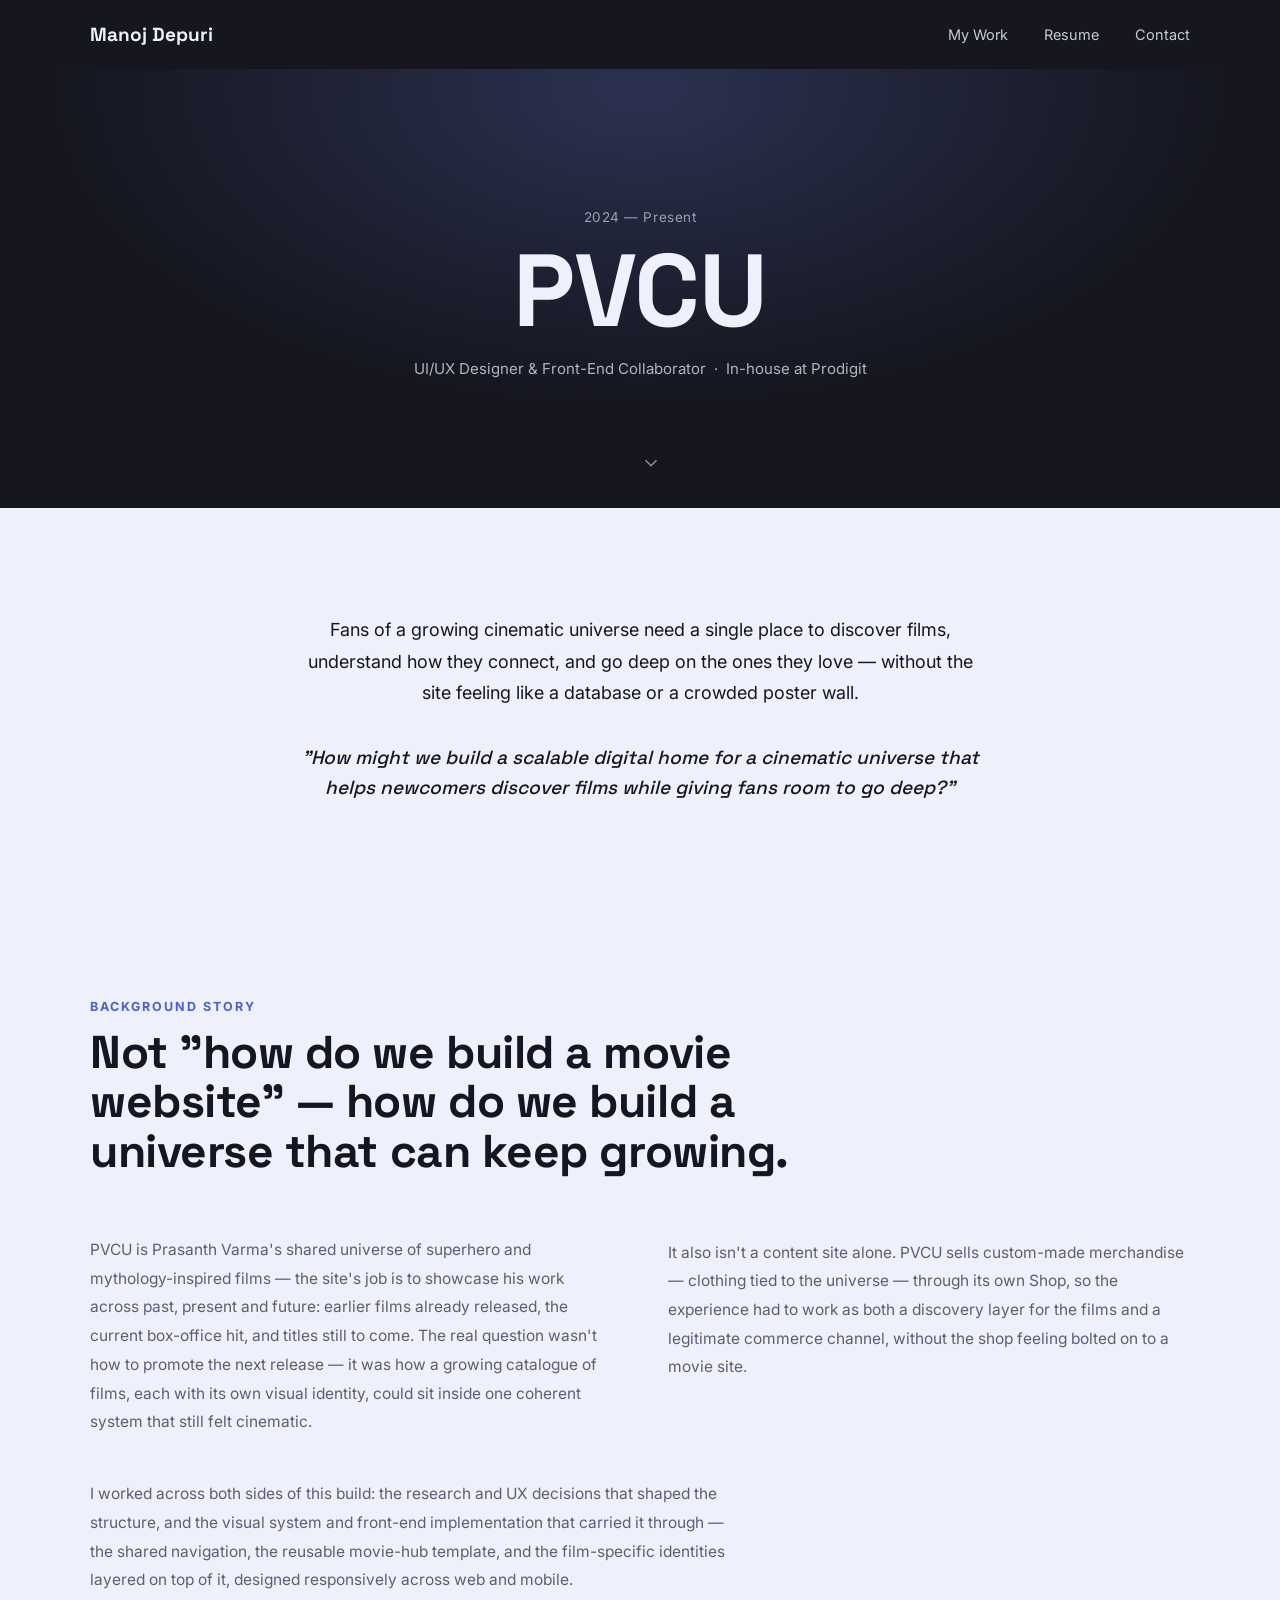
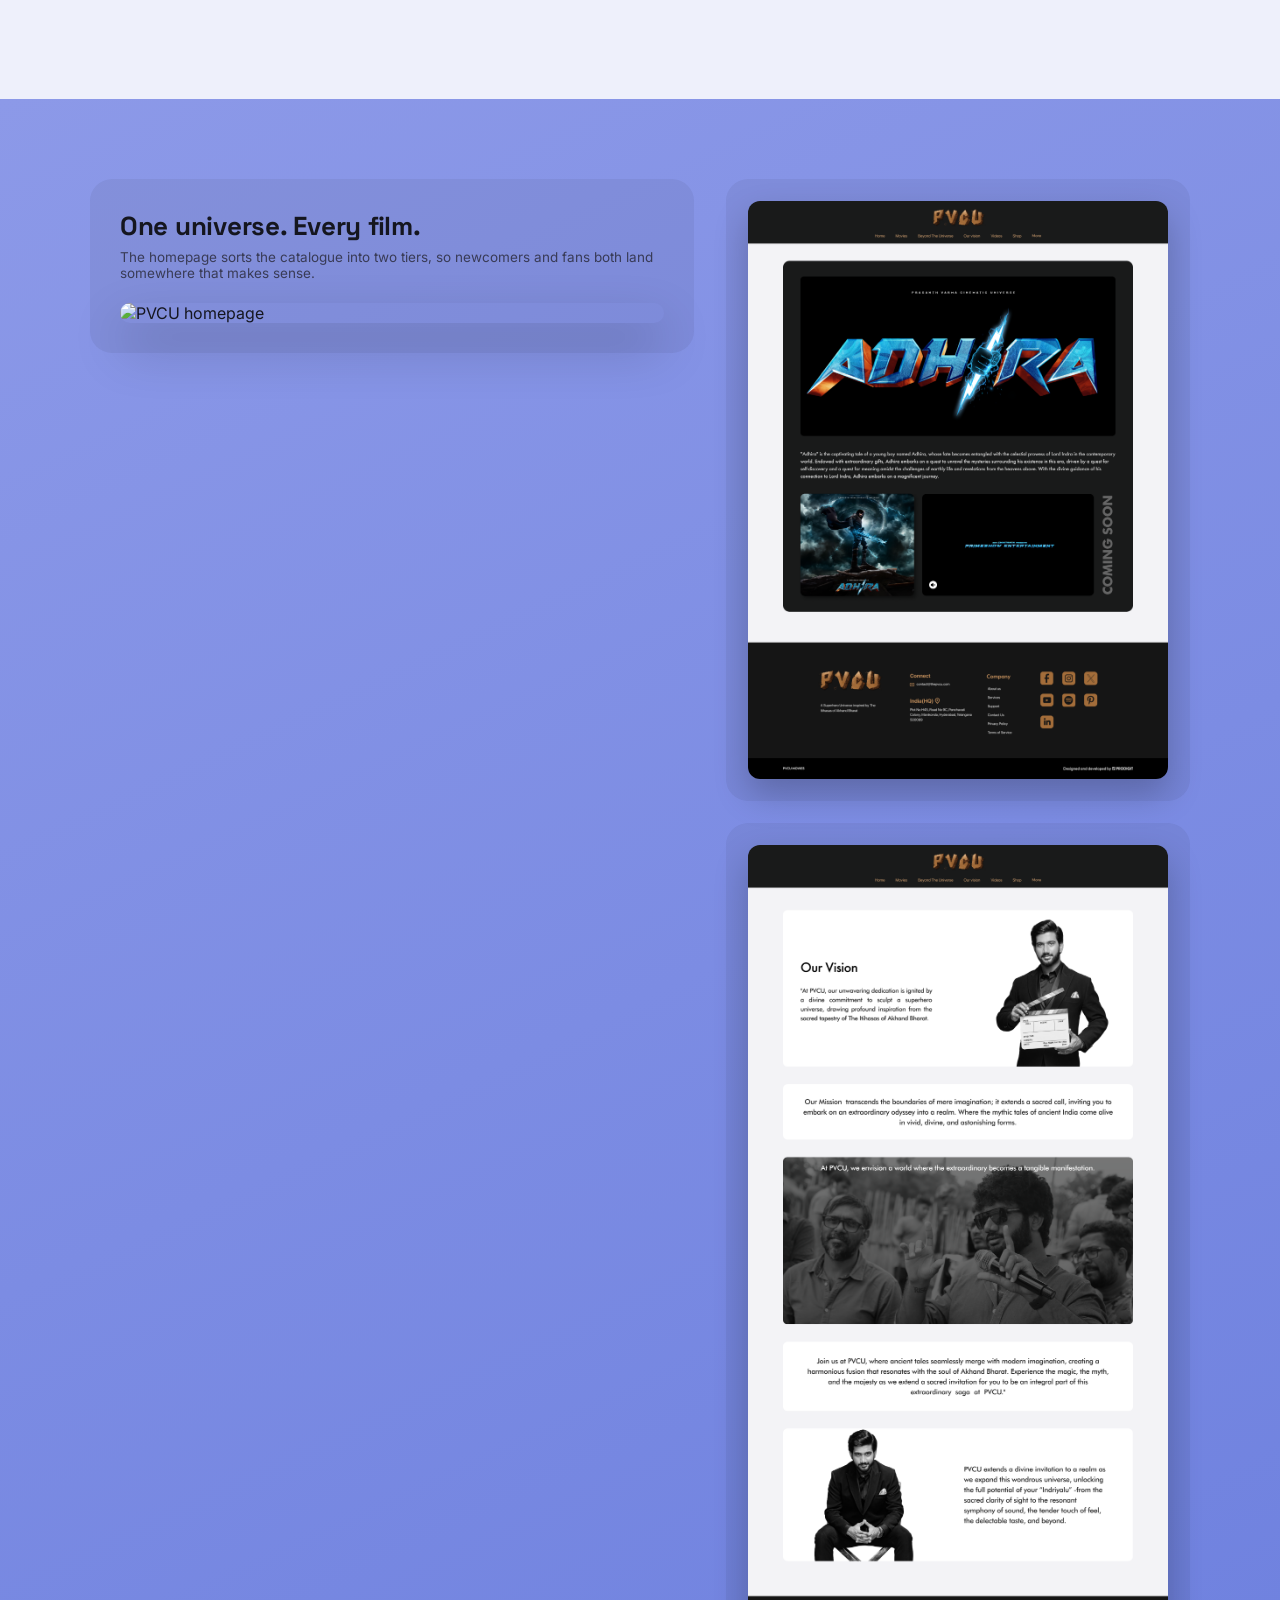
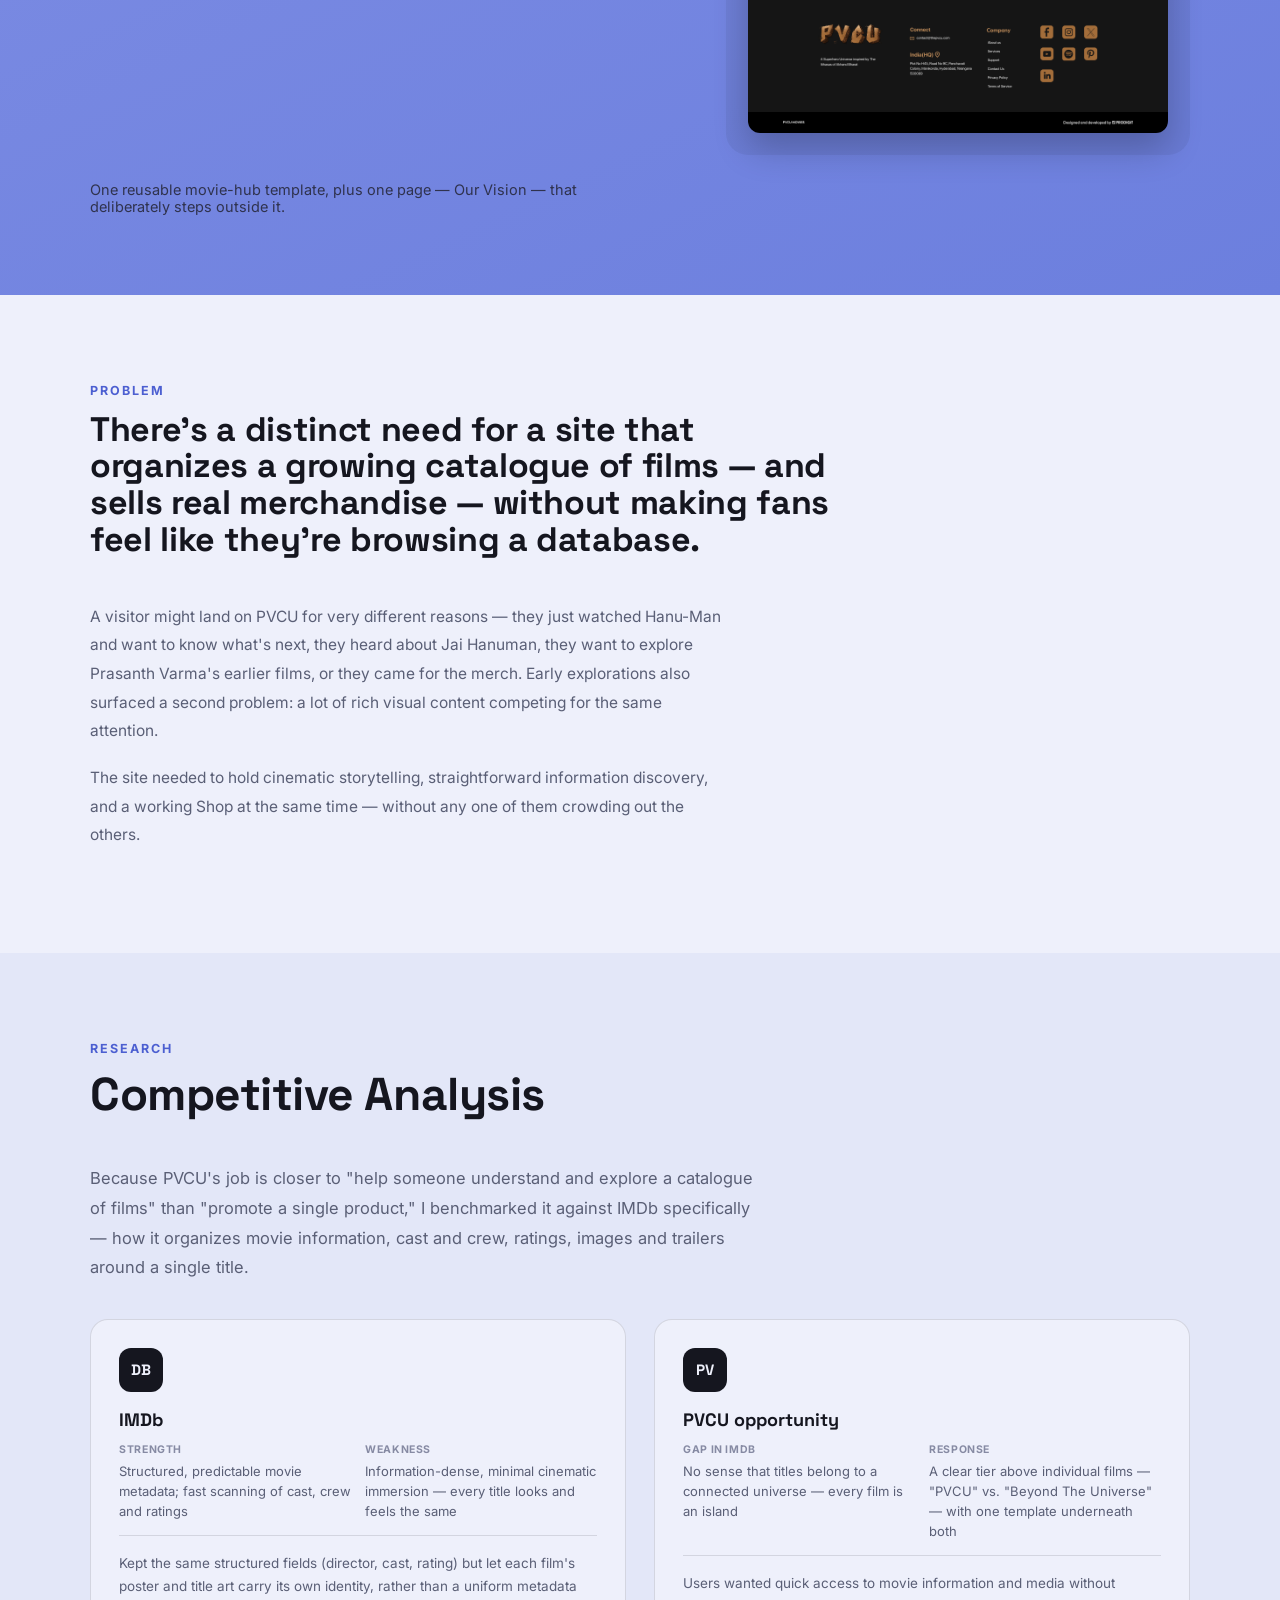
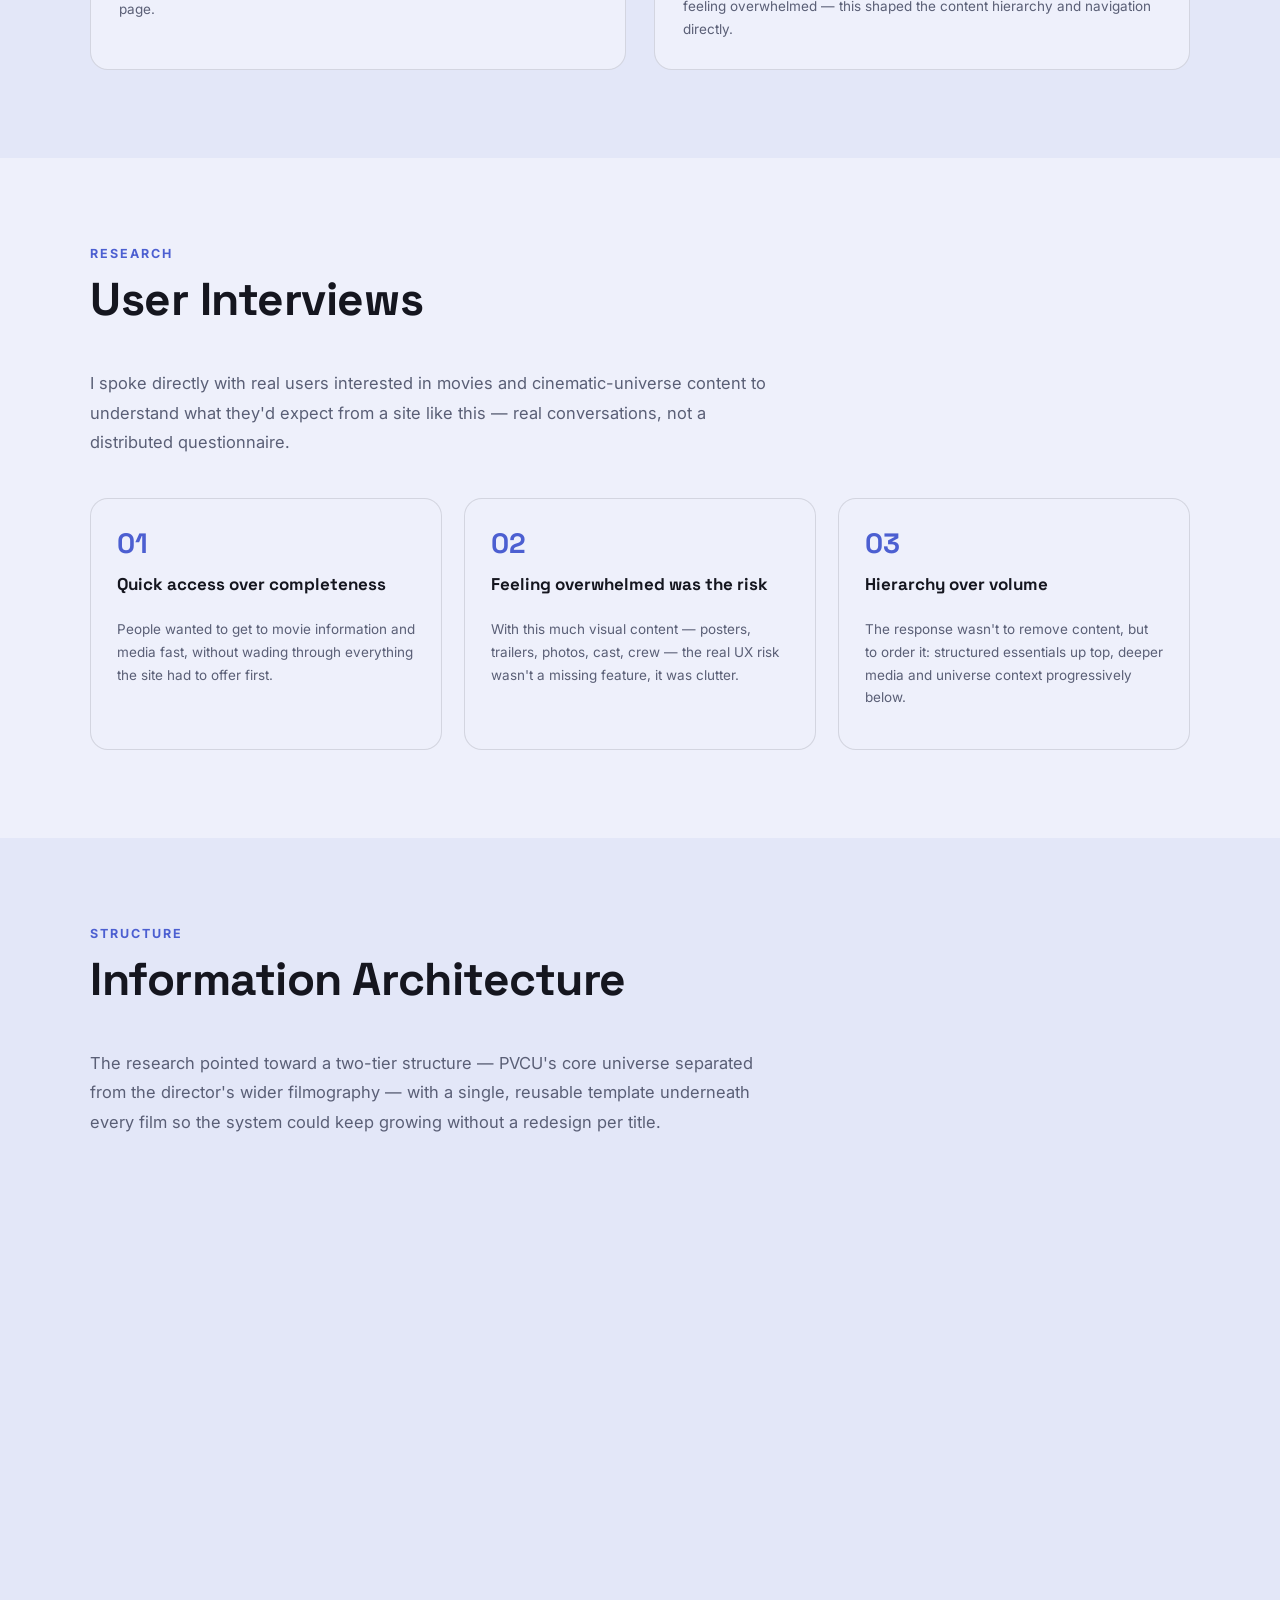
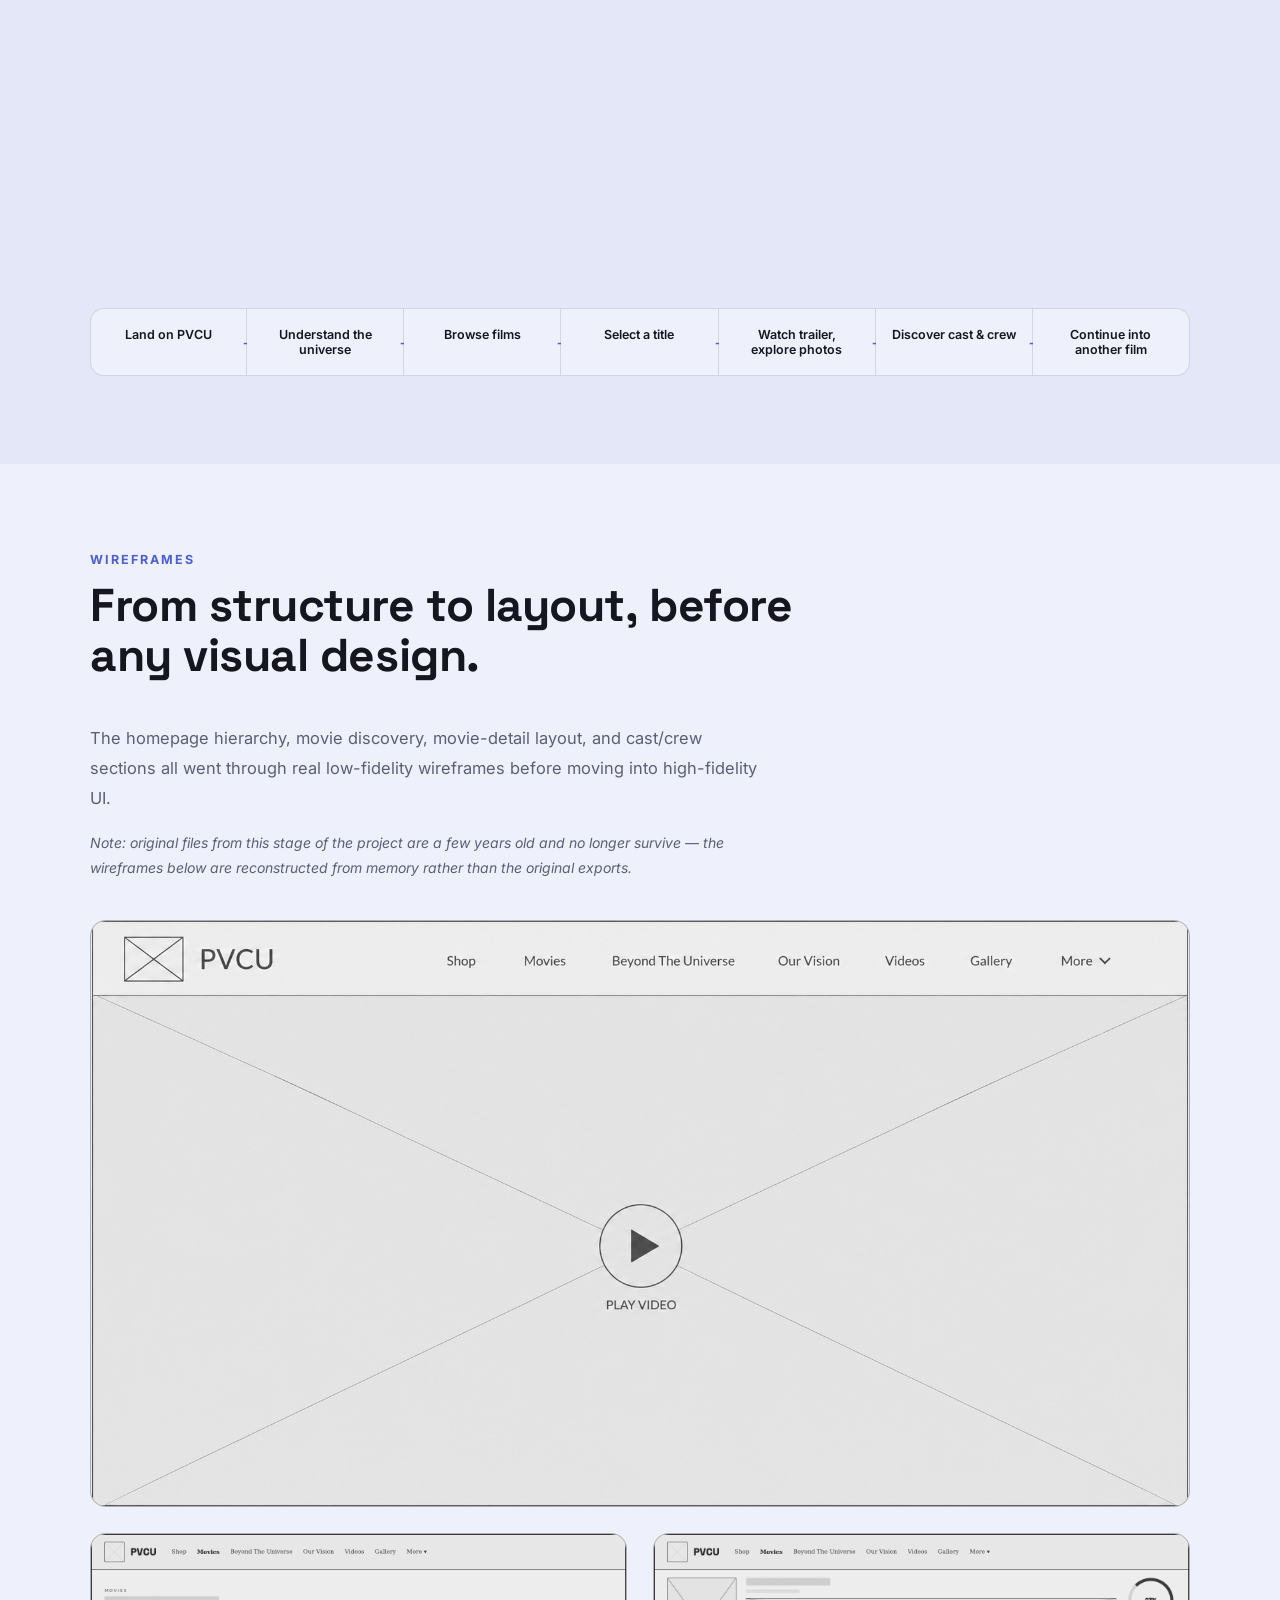
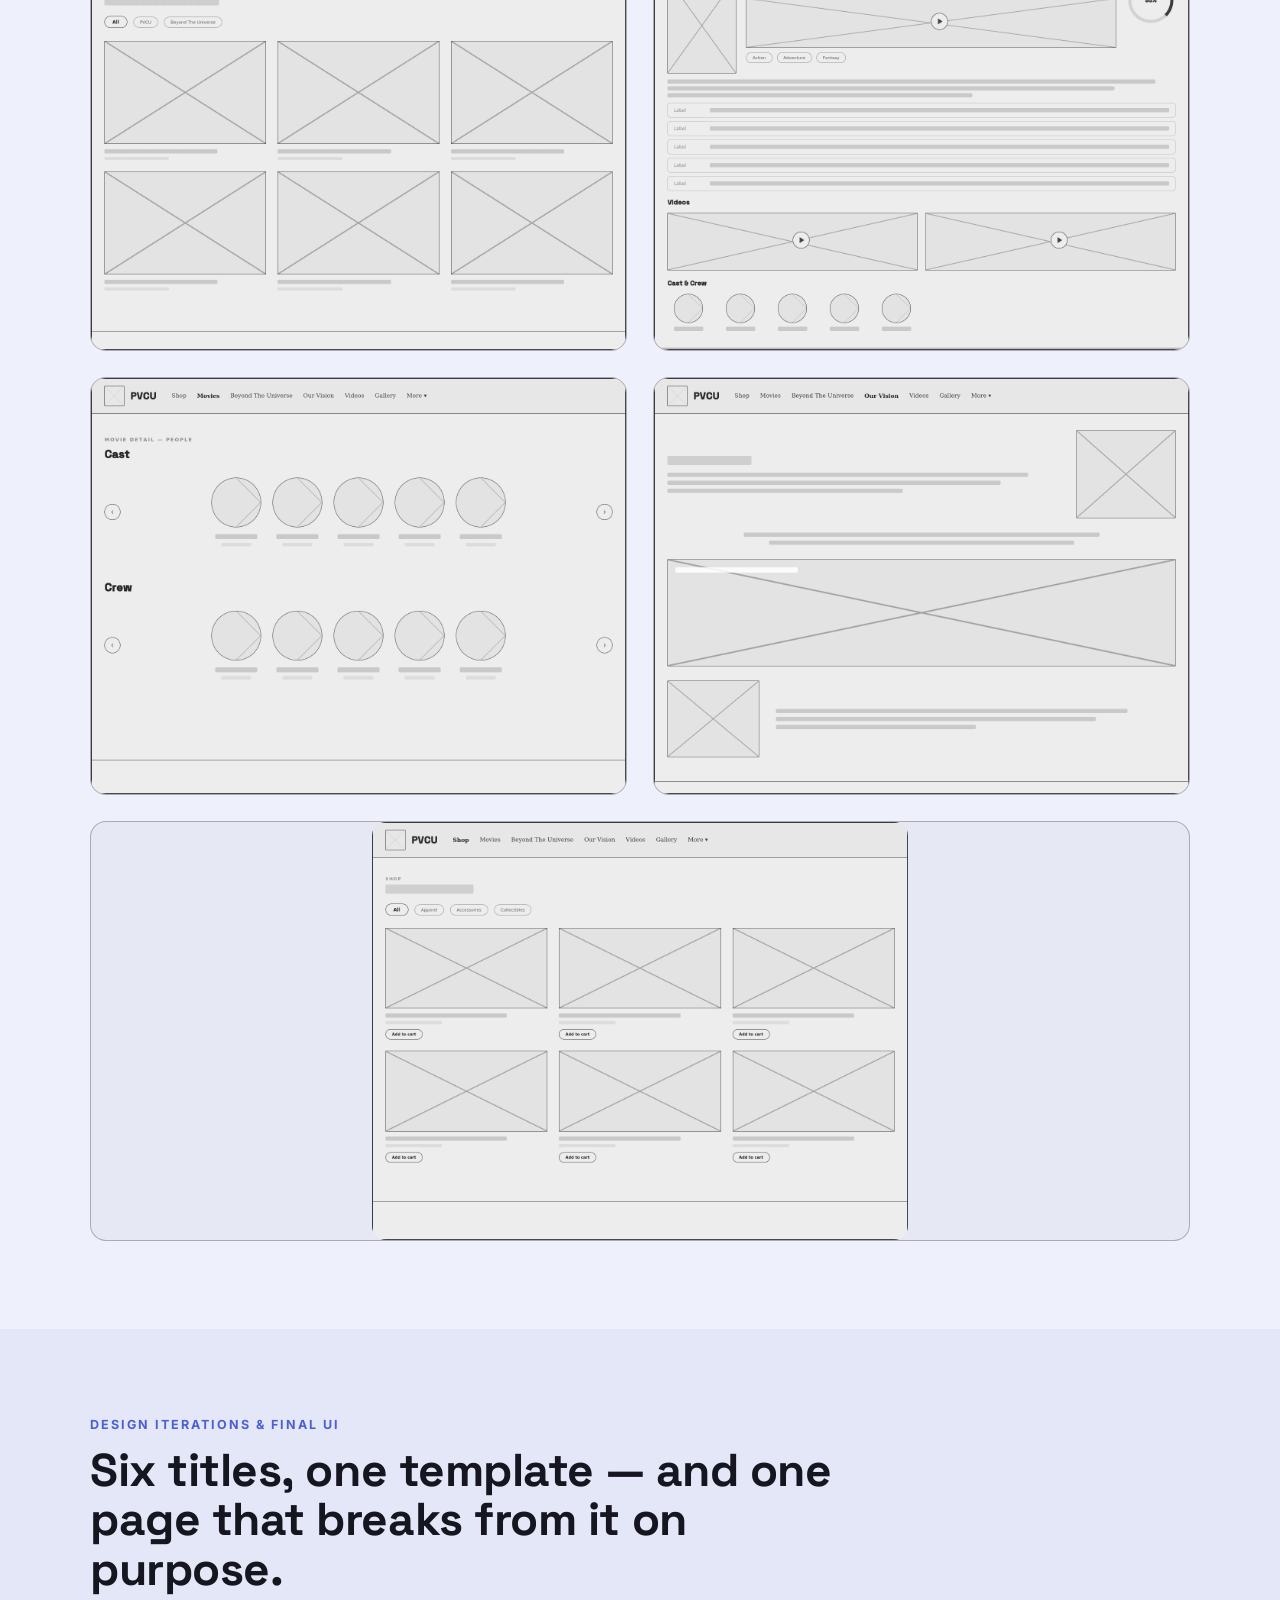
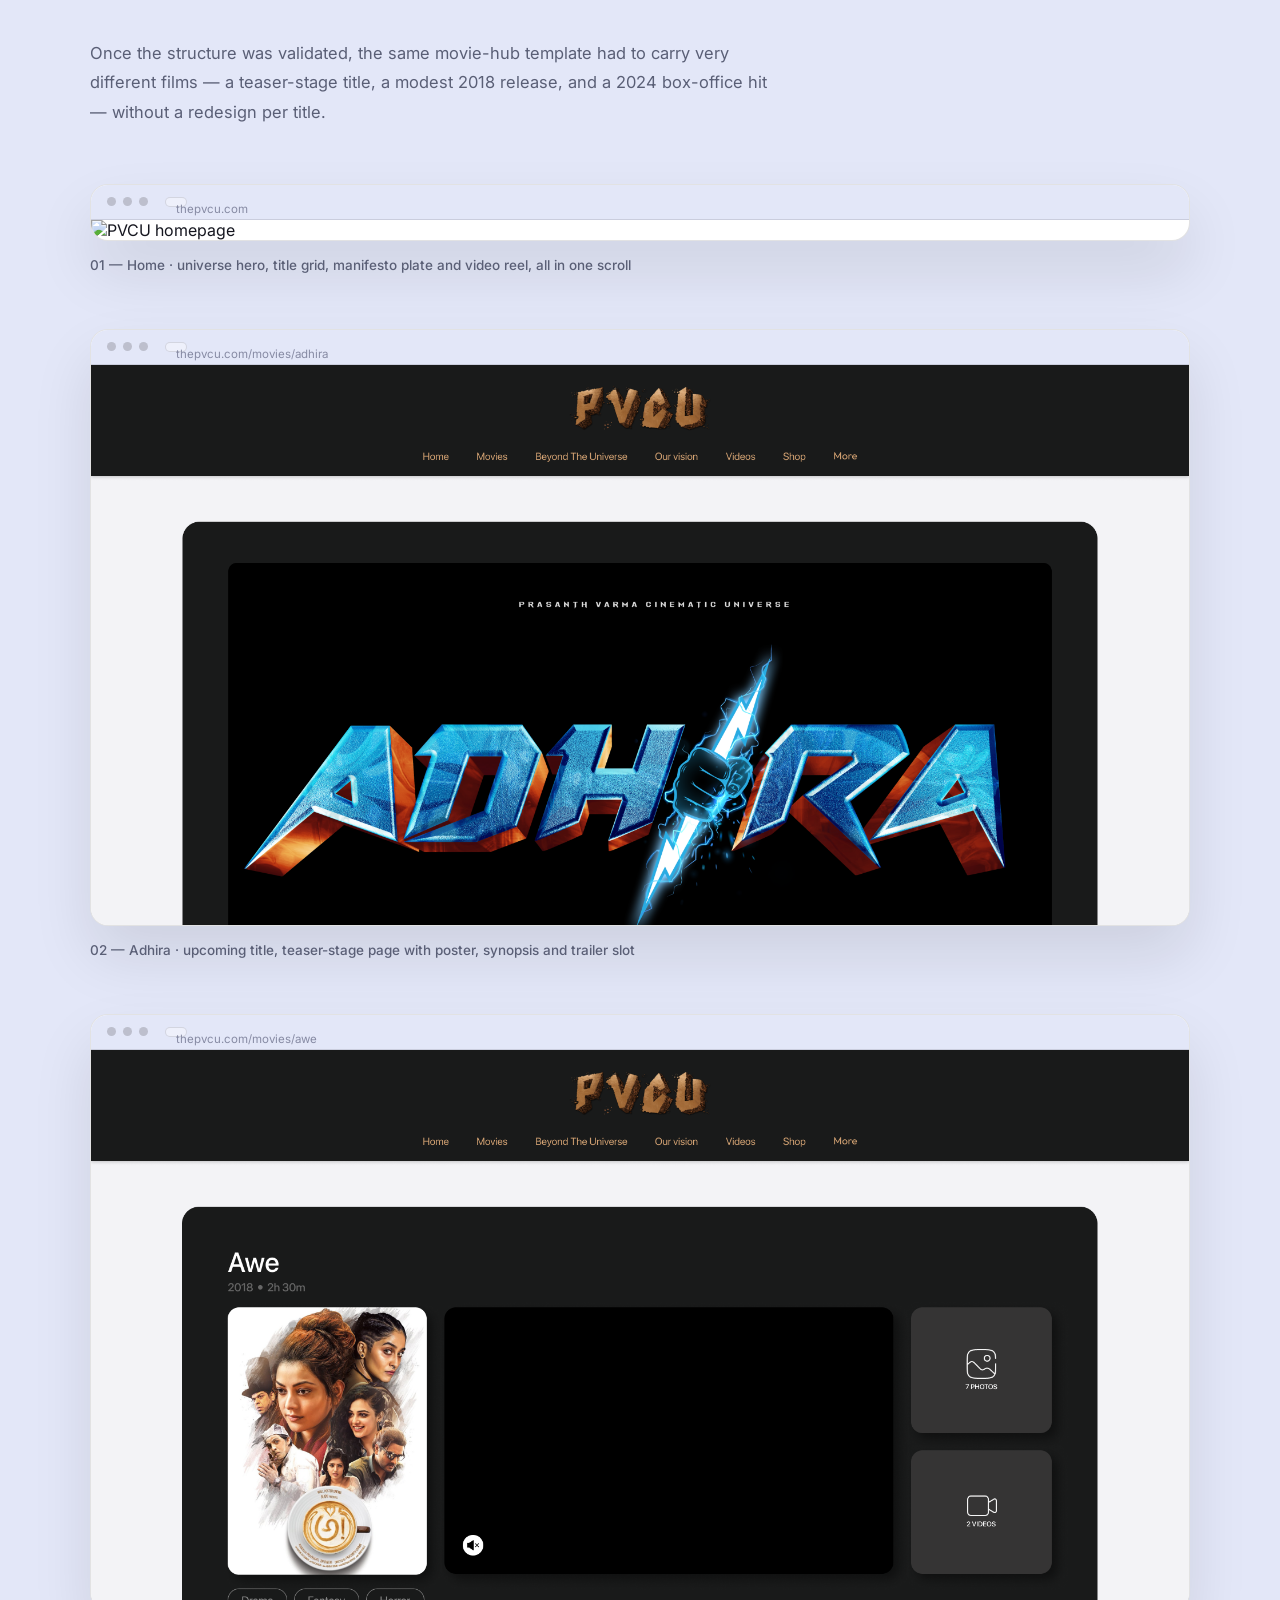
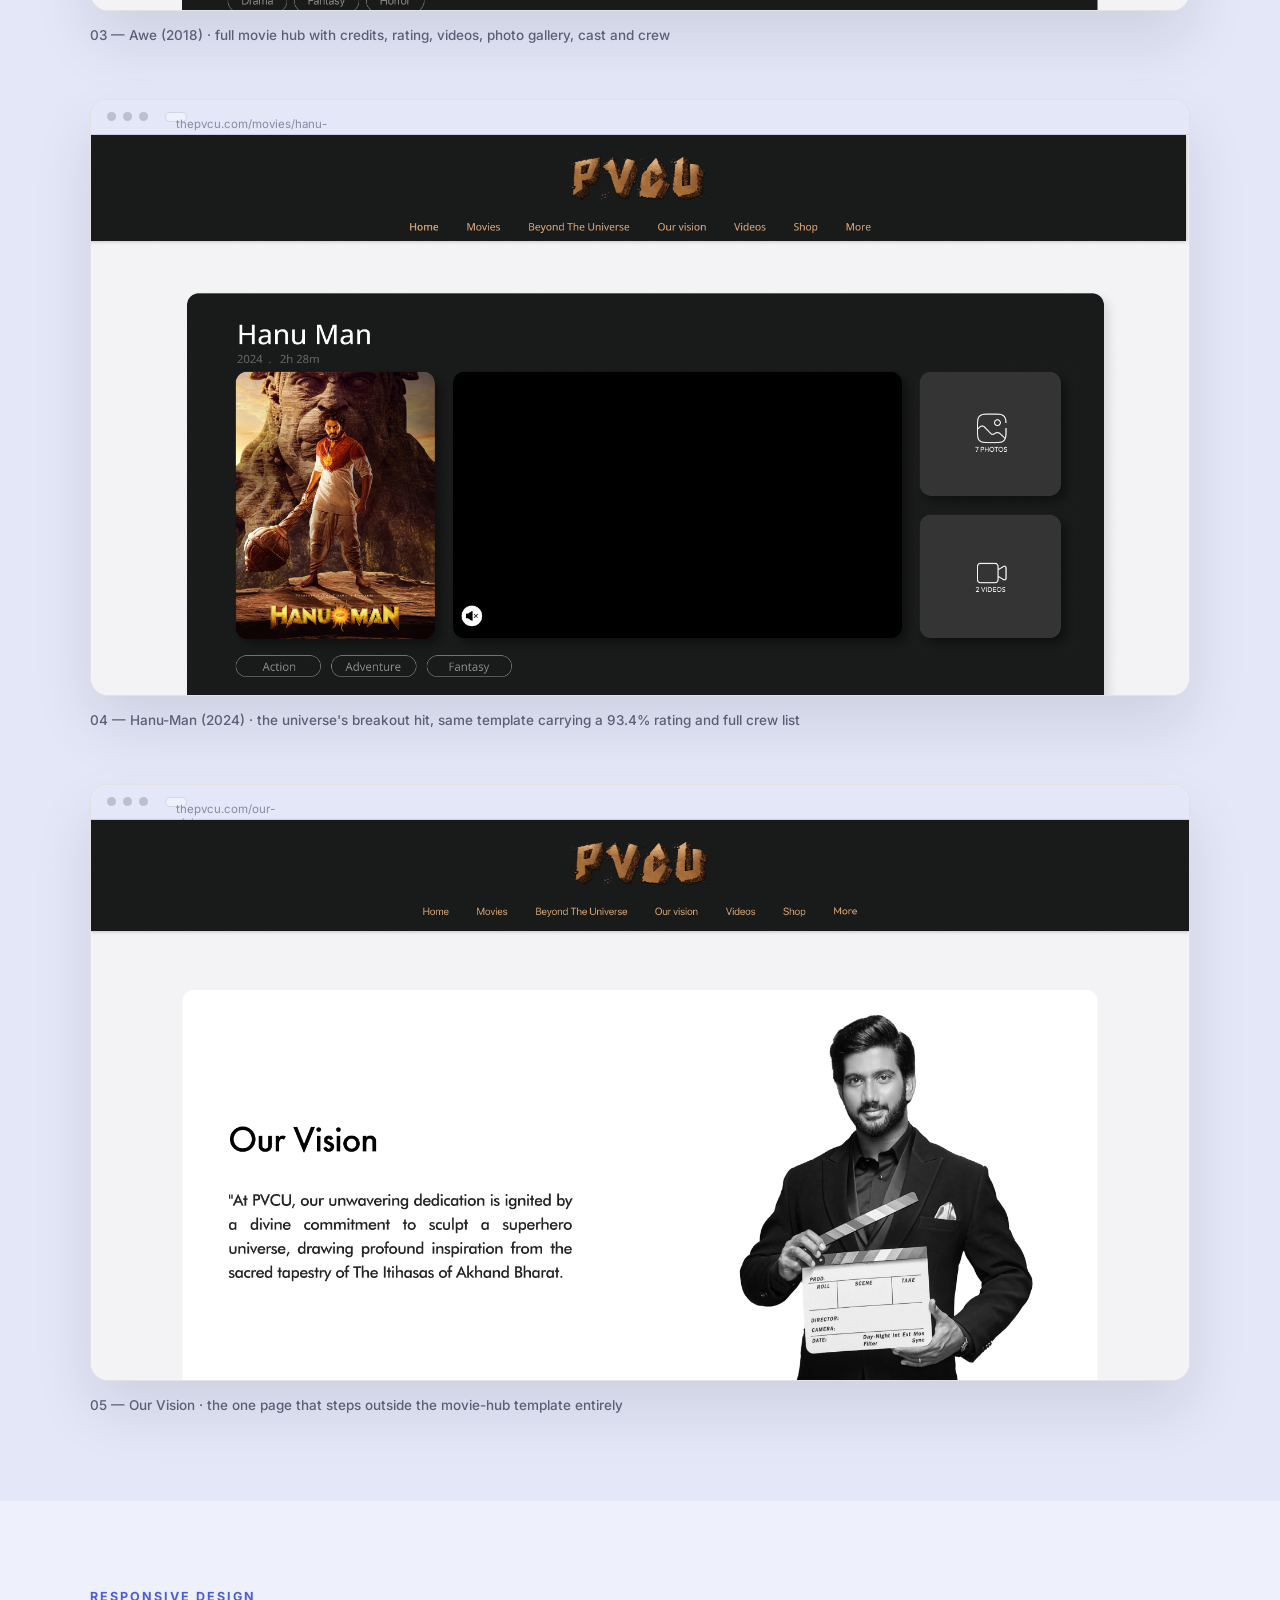
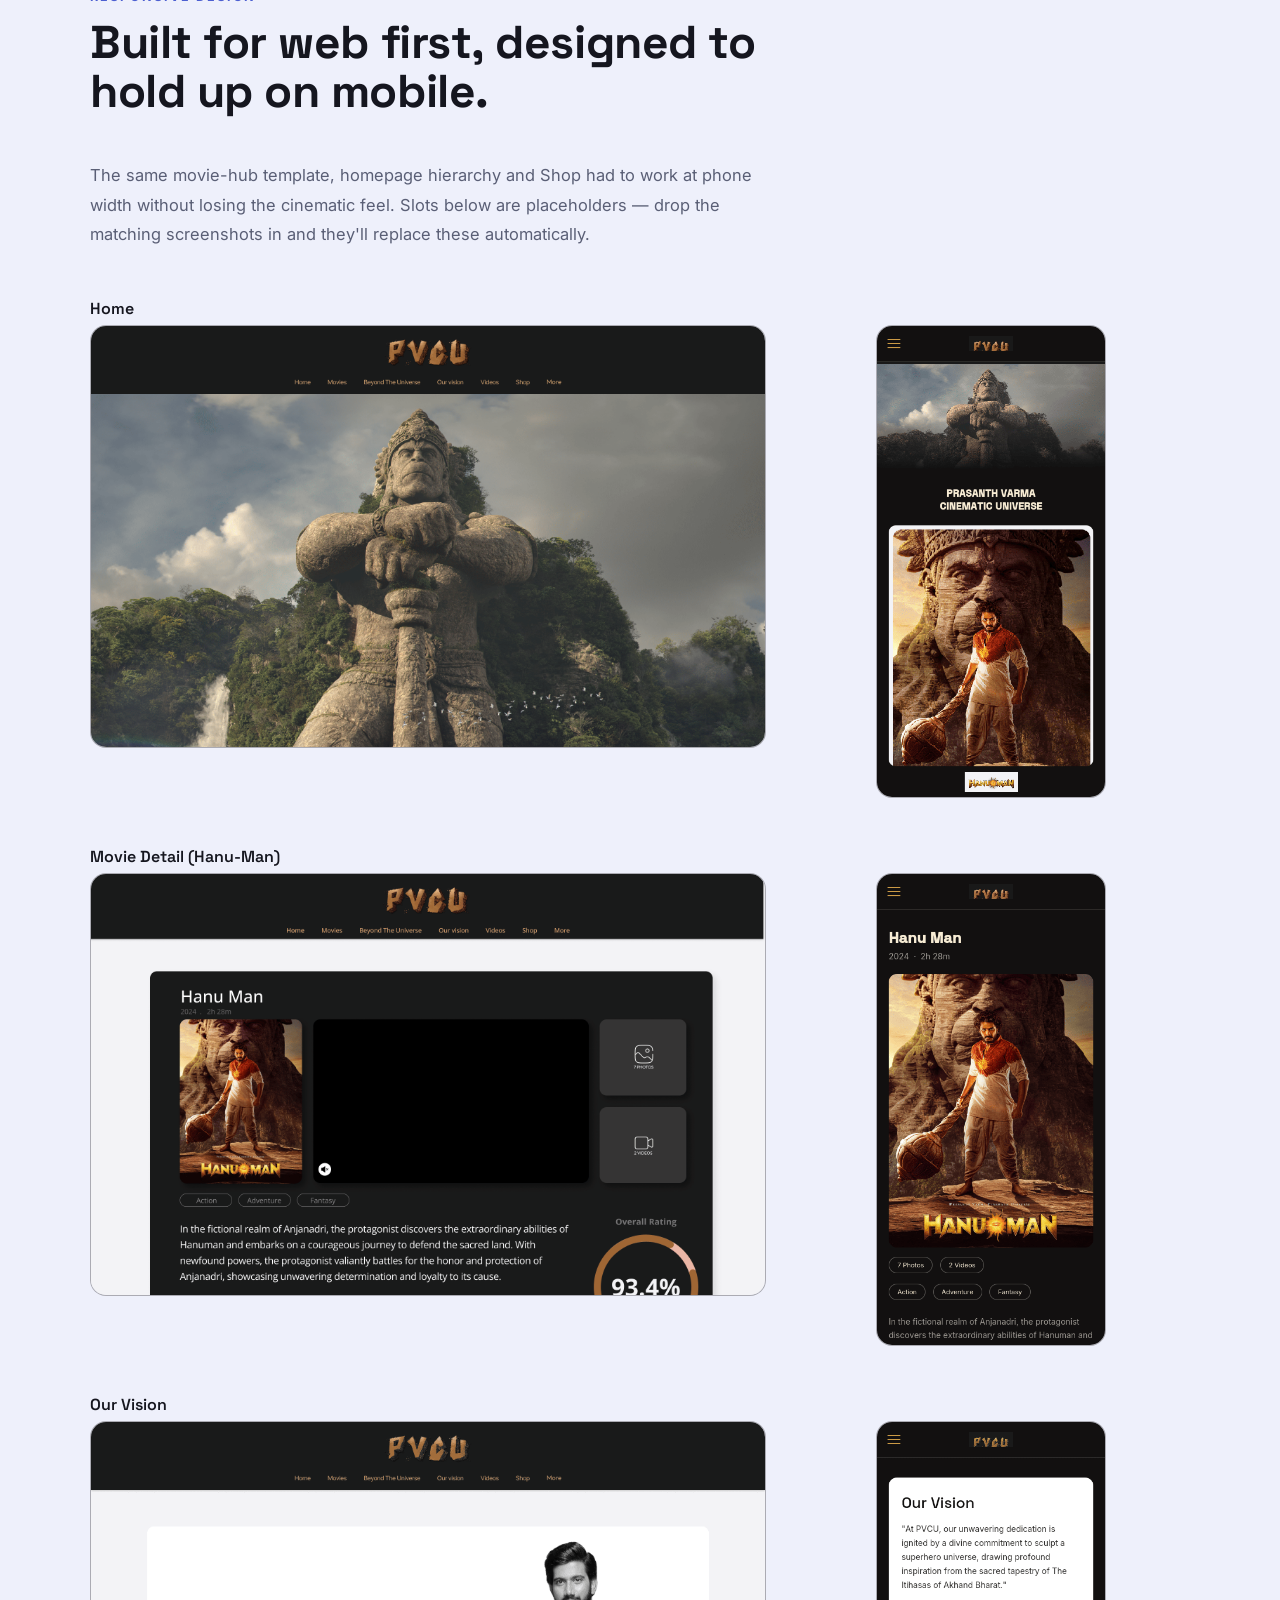
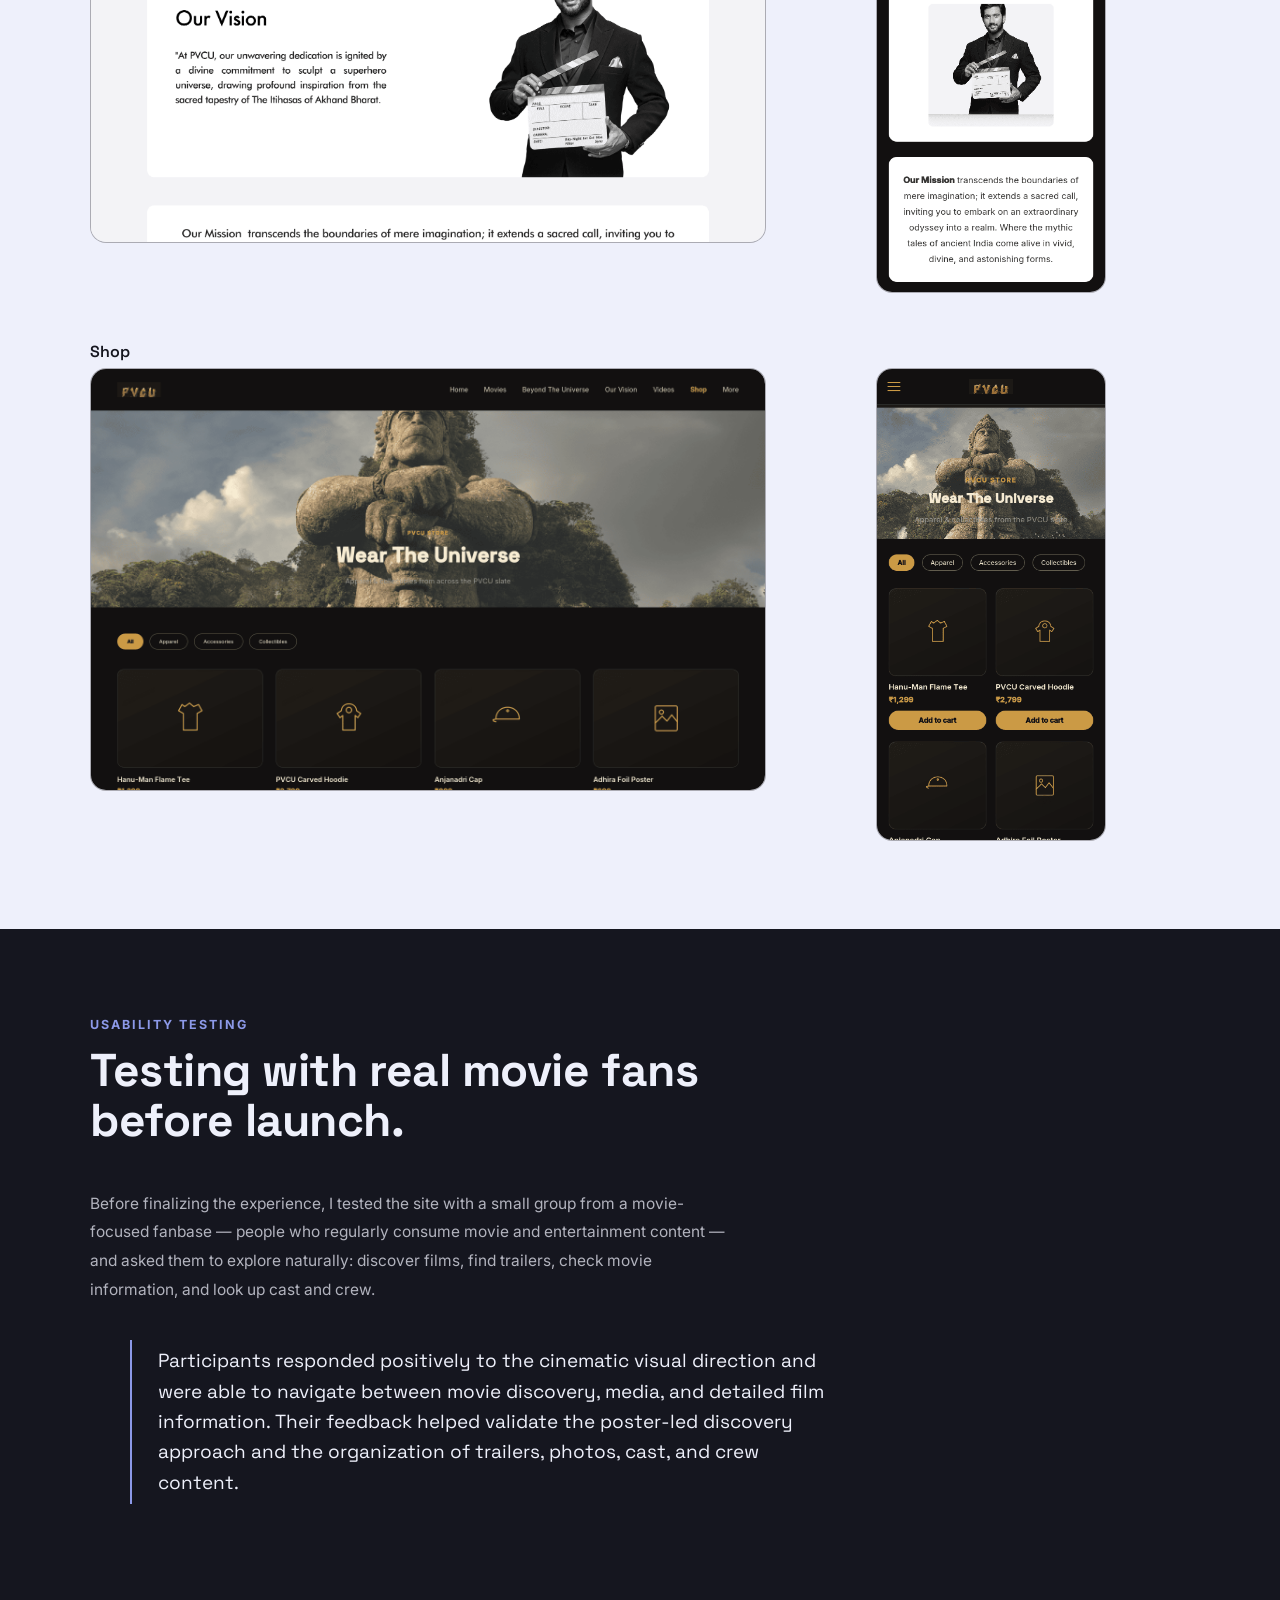
==== pvcu-case-study/index.html @ 91da1ff9 "add PVCU case study page and link the card to it" ====
<!DOCTYPE html>
<html lang="en">
<head>
<meta charset="UTF-8">
<meta name="viewport" content="width=device-width, initial-scale=1.0">
<title>PVCU — Case Study</title>
<link rel="preconnect" href="https://fonts.googleapis.com">
<link rel="preconnect" href="https://fonts.gstatic.com" crossorigin>
<link href="https://fonts.googleapis.com/css2?family=Space+Grotesk:wght@500;600;700&family=Inter:wght@400;500;600;700;800&display=swap" rel="stylesheet">
<style>
  :root{
    --cream:#EEF0FB;
    --cream-2:#E3E7F8;
    --black:#15161F;
    --ink:#15161F;
    --muted:#5A5F76;
    --muted-2:#868AA3;
    --bronze:#6C7FDE;
    --bronze-2:#8C99E8;
    --ember:#4C5FD1;
    --line: rgba(21,22,31,0.12);
    --line-lt: rgba(238,240,251,0.16);
    --maxw:1180px;
  }
  *{box-sizing:border-box;}
  html{scroll-behavior:smooth;}
  body{
    margin:0; background:var(--cream); color:var(--ink);
    font-family:'Inter',sans-serif; -webkit-font-smoothing:antialiased; overflow-x:hidden;
  }
  ::selection{ background:var(--ember); color:var(--cream); }
  a{ color:inherit; text-decoration:none; }
  .wrap{ max-width:var(--maxw); margin:0 auto; padding:0 40px; }
  @media(max-width:640px){ .wrap{ padding:0 22px; } }

  h1,h2,h3{ font-family:'Space Grotesk',sans-serif; margin:0; letter-spacing:-0.01em; }
  .eyebrow{
    font-family:'Inter',sans-serif; font-size:12.5px; font-weight:700; letter-spacing:0.16em;
    text-transform:uppercase; color:var(--ember);
  }

  /* ---------- nav ---------- */
  nav{ background:var(--black); color:var(--cream); }
  .nav-inner{
    max-width:var(--maxw); margin:0 auto; padding:22px 40px; display:flex; align-items:center; justify-content:space-between;
  }
  @media(max-width:640px){ .nav-inner{ padding:18px 22px; } }
  .nav-inner .name{ font-family:'Space Grotesk',sans-serif; font-weight:700; font-size:19px; }
  .nav-links{ display:flex; gap:36px; font-size:14.5px; color:rgba(238,240,251,0.82); }
  @media(max-width:560px){ .nav-links{ gap:18px; font-size:13px; } }

  /* ---------- hero ---------- */
  .hero{
    background:var(--black);
    color:var(--cream); padding:140px 0 130px; position:relative; overflow:hidden;
  }
  .hero-copy{ text-align:center; max-width:720px; margin:0 auto; }
  .hero-meta{ font-size:13.5px; color:rgba(238,240,251,0.6); margin-bottom:16px; letter-spacing:0.04em; }
  .hero-copy h1{ font-size:clamp(52px,8vw,104px); font-weight:700; line-height:0.98; color:var(--cream); }
  .hero-role{ font-size:15px; color:rgba(238,240,251,0.72); margin-top:18px; }

  /* ---------- statement (HMW) ---------- */
  .statement{ background:var(--cream); padding:88px 0; text-align:center; }
  .statement .wrap{ max-width:760px; }
  .statement p{ font-size:18px; line-height:1.75; color:var(--ink); }
  .statement .hmw{
    margin-top:34px; font-size:19px; font-style:italic; font-family:'Space Grotesk',sans-serif;
    font-weight:500; color:var(--ink); line-height:1.6;
  }

  /* ---------- generic section ---------- */
  section.band{ padding:88px 0; }
  .band.alt{ background:var(--cream-2); }
  .band-head{ margin-bottom:44px; }
  .band-head h2{ font-size:clamp(28px,3.6vw,46px); font-weight:700; margin-top:14px; max-width:760px; line-height:1.08; }
  .band-lede{ font-size:16.5px; line-height:1.8; color:var(--muted); max-width:680px; margin-top:18px; }
  p.body-p{ font-size:15.5px; line-height:1.85; color:var(--muted); max-width:640px; }
  p.body-p + p.body-p{ margin-top:18px; }
  .two-col{ display:grid; grid-template-columns:1fr 1fr; gap:56px; }
  @media(max-width:860px){ .two-col{ grid-template-columns:1fr; gap:34px; } }

  /* ---------- feature highlight band ---------- */
  .highlight{ background:linear-gradient(155deg, var(--bronze-2), var(--bronze)); padding:80px 0; color:var(--ink); }
  .highlight-grid{ display:grid; grid-template-columns:1.3fr 1fr; gap:32px; align-items:start; }
  @media(max-width:860px){ .highlight-grid{ grid-template-columns:1fr; } }
  .highlight-main{ background:rgba(18,16,16,0.06); border-radius:22px; padding:30px; }
  .highlight-main h3{ font-size:26px; font-weight:700; }
  .highlight-main .cap{ font-size:13.5px; margin-top:6px; color:rgba(18,16,16,0.65); }
  .highlight-frame{ margin-top:22px; border-radius:14px; overflow:hidden; box-shadow:0 24px 50px rgba(0,0,0,0.25); }
  .highlight-frame img{ width:100%; display:block; }
  .highlight-side{ display:flex; flex-direction:column; gap:22px; }
  .highlight-card{ background:rgba(18,16,16,0.06); border-radius:22px; padding:22px; }
  .highlight-card .frame{ border-radius:12px; overflow:hidden; box-shadow:0 16px 34px rgba(0,0,0,0.22); }
  .highlight-card .frame img{ width:100%; display:block; }
  .highlight-note{ margin-top:26px; font-size:14.5px; color:rgba(18,16,16,0.7); max-width:520px; }

  /* ---------- comparison cards ---------- */
  .comp-grid{ display:grid; grid-template-columns:1fr 1fr; gap:28px; margin-top:36px; }
  @media(max-width:820px){ .comp-grid{ grid-template-columns:1fr; } }
  .comp-card{ background:var(--cream); border:1px solid var(--line); border-radius:18px; padding:28px; }
  .comp-card .badge{
    width:44px; height:44px; border-radius:12px; background:var(--black); color:var(--cream);
    display:flex; align-items:center; justify-content:center; font-family:'Space Grotesk',sans-serif; font-weight:700; font-size:15px;
    margin-bottom:16px;
  }
  .comp-card h4{ font-family:'Space Grotesk',sans-serif; font-size:18px; font-weight:700; margin:0 0 12px; }
  .comp-row{ display:grid; grid-template-columns:1fr 1fr; gap:14px; margin-bottom:14px; font-size:13px; }
  .comp-row .lbl{ font-weight:700; text-transform:uppercase; letter-spacing:0.06em; font-size:10.5px; color:var(--muted-2); margin-bottom:5px; }
  .comp-row div p{ color:var(--muted); line-height:1.55; margin:0; }
  .comp-card .takeaway{ margin-top:10px; font-size:13.5px; color:var(--muted); line-height:1.7; border-top:1px solid var(--line); padding-top:16px; }

  /* ---------- insight cards ---------- */
  .insight-grid{ display:grid; grid-template-columns:repeat(3,1fr); gap:22px; margin-top:40px; }
  @media(max-width:860px){ .insight-grid{ grid-template-columns:1fr; } }
  .insight-card{ background:var(--cream); border:1px solid var(--line); border-radius:18px; padding:26px; }
  .insight-card .num{ font-family:'Space Grotesk',sans-serif; font-weight:700; font-size:28px; color:var(--ember); }
  .insight-card h4{ font-family:'Space Grotesk',sans-serif; font-size:17px; font-weight:700; margin-top:12px; }
  .insight-card p{ font-size:13.5px; color:var(--muted); line-height:1.7; margin-top:8px; }

  /* ---------- IA tree ---------- */
  .ia-tree{
    margin-top:32px; font-family:'Inter',sans-serif; font-size:13.5px; line-height:2.05; color:var(--muted);
    background:var(--cream); border:1px solid var(--line); border-radius:16px; padding:30px 34px; overflow-x:auto; white-space:pre;
  }
  .ia-tree .top{ color:var(--ember); font-weight:700; }
  .ia-tree .mid{ color:var(--ink); font-weight:600; }

  .journey{ display:flex; flex-wrap:wrap; gap:0; margin-top:40px; }
  .journey-step{
    flex:1 1 130px; border:1px solid var(--line); padding:18px 16px; text-align:center; position:relative;
    font-size:12.5px; font-weight:600; color:var(--ink); background:var(--cream); border-radius:0;
  }
  .journey-step + .journey-step{ border-left:none; }
  .journey-step:first-child{ border-radius:14px 0 0 14px; }
  .journey-step:last-child{ border-radius:0 14px 14px 0; }
  .journey-step::after{ content:'→'; position:absolute; right:-9px; top:50%; transform:translateY(-50%); color:var(--ember); font-size:14px; z-index:2; }
  .journey-step:last-child::after{ content:''; }
  @media(max-width:820px){
    .journey{ flex-direction:column; }
    .journey-step{ border-left:1px solid var(--line); border-radius:0 !important; }
    .journey-step + .journey-step{ border-top:none; }
    .journey-step::after{ content:'↓'; right:50%; top:auto; bottom:-9px; transform:translateX(50%); }
    .journey-step:first-child{ border-radius:14px 14px 0 0 !important; }
    .journey-step:last-child{ border-radius:0 0 14px 14px !important; }
  }

  /* ---------- wireframe placeholders ---------- */
  .wire-grid{ display:grid; grid-template-columns:repeat(2,1fr); gap:26px; margin-top:40px; }
  @media(max-width:760px){ .wire-grid{ grid-template-columns:1fr; } }
  .wire-slot{
    aspect-ratio:4/3; border:1.5px dashed rgba(18,16,16,0.28); border-radius:16px;
    background:rgba(18,16,16,0.03); display:flex; flex-direction:column; align-items:center; justify-content:center;
    gap:8px; text-align:center; padding:16px;
  }
  .wire-slot svg{ width:30px; height:30px; opacity:0.3; }
  .wire-slot .lbl{ font-size:12.5px; font-weight:600; color:var(--muted); }
  .wire-slot .fname{ font-size:11px; color:var(--muted-2); font-family:'Inter',monospace; }

  /* ---------- responsive design placeholders ---------- */
  .resp-pair{ display:grid; grid-template-columns:1.7fr 1fr; gap:26px; align-items:start; margin-top:48px; }
  @media(max-width:760px){ .resp-pair{ grid-template-columns:1fr; } }
  .resp-label{ font-size:12.5px; font-weight:700; letter-spacing:0.08em; text-transform:uppercase; color:var(--muted-2); margin-bottom:10px; }
  .resp-slot{
    border:1.5px dashed rgba(18,16,16,0.28); border-radius:16px; background:rgba(18,16,16,0.03);
    display:flex; flex-direction:column; align-items:center; justify-content:center; gap:8px;
    text-align:center; padding:18px;
  }
  .resp-slot .fname{ font-size:12px; color:var(--muted-2); font-family:'Inter',monospace; }
  .resp-slot .hint{ font-size:12.5px; color:var(--muted); max-width:220px; line-height:1.5; }
  .resp-slot svg{ width:30px; height:30px; opacity:0.3; }
  .resp-web{ aspect-ratio:16/10; }
  .resp-mobile{ aspect-ratio:9/18.5; max-width:230px; margin:0 auto; }
  .resp-pair-title{ font-family:'Space Grotesk',sans-serif; font-weight:600; font-size:16px; margin-bottom:6px; color:var(--ink); }

  /* ---------- screens showcase ---------- */
  .screen-block{ margin-top:56px; }
  .screen-block:first-child{ margin-top:0; }
  .screen-frame{ border-radius:18px; overflow:hidden; border:1px solid var(--line); box-shadow:0 30px 60px rgba(18,16,16,0.10); background:#fff; }
  .screen-bar{ display:flex; align-items:center; gap:7px; padding:12px 16px; background:var(--cream-2); border-bottom:1px solid var(--line); }
  .screen-bar span{ width:9px; height:9px; border-radius:50%; background:rgba(18,16,16,0.18); display:inline-block; }
  .screen-bar .url{ margin-left:10px; font-size:11.5px; color:var(--muted-2); background:var(--cream); border:1px solid var(--line); border-radius:6px; padding:4px 10px; }
  .screen-scroll{ max-height:560px; overflow:hidden; }
  .screen-scroll img{ width:100%; display:block; }
  .screen-caption{ margin-top:16px; font-size:13.5px; color:var(--muted); font-weight:500; }

  /* ---------- dark testing band ---------- */
  .testing-band{ background:var(--black); color:var(--cream); padding:88px 0; }
  .testing-band .eyebrow{ color:var(--bronze-2); }
  .testing-band h2{ color:var(--cream); }
  .testing-band p.body-p{ color:rgba(238,240,251,0.72); }
  .testing-quote{
    margin-top:36px; border-left:2px solid var(--bronze-2); padding:6px 0 6px 26px;
    font-family:'Space Grotesk',sans-serif; font-size:19px; line-height:1.6; color:var(--cream); max-width:700px;
  }

  /* ---------- design system ---------- */
  .swatch-row{ display:flex; gap:14px; margin-top:36px; flex-wrap:wrap; }
  .swatch{ width:140px; height:100px; border-radius:14px; display:flex; align-items:flex-end; padding:10px; }
  .swatch span{ font-size:11px; font-weight:600; }

  .callout-grid{ display:grid; grid-template-columns:1fr 1fr; gap:22px; margin-top:32px; }
  @media(max-width:820px){ .callout-grid{ grid-template-columns:1fr; } }
  .callout{ background:var(--cream); border:1px solid var(--line); border-radius:18px; padding:26px; display:flex; gap:18px; align-items:flex-start; }
  .callout .ring{
    flex:0 0 auto; width:54px; height:54px; border-radius:50%; border:5px solid var(--bronze-2); border-top-color:var(--ember);
    display:flex; align-items:center; justify-content:center; font-size:11px; font-weight:700; color:var(--ink);
  }
  .callout p{ font-size:13.5px; line-height:1.7; color:var(--muted); margin:0; }
  .callout strong{ color:var(--ink); }

  /* ---------- outcome ---------- */
  .outcome-list{ list-style:none; margin:32px 0 0; padding:0; display:grid; grid-template-columns:1fr 1fr; gap:18px 40px; }
  @media(max-width:640px){ .outcome-list{ grid-template-columns:1fr; } }
  .outcome-list li{ padding-left:26px; position:relative; font-size:14.5px; line-height:1.7; color:var(--muted); }
  .outcome-list li::before{ content:'✦'; position:absolute; left:0; top:2px; color:var(--ember); font-size:13px; }

  /* ---------- footer ---------- */
  footer.contact{ background:var(--black); color:var(--cream); padding:88px 0 56px; }
  footer.contact h2{ font-size:clamp(30px,4.2vw,50px); font-weight:700; color:var(--cream); }
  .contact-row{ margin-top:40px; display:flex; align-items:center; gap:24px; flex-wrap:wrap; }
  .contact-email{
    display:inline-flex; align-items:center; padding:14px 22px; border:1px solid rgba(238,240,251,0.3); border-radius:999px;
    font-size:14.5px; color:var(--cream);
  }
  .social-row{ display:flex; gap:14px; margin-left:auto; }
  @media(max-width:640px){ .social-row{ margin-left:0; } }
  .social-row a{
    width:38px; height:38px; border-radius:10px; border:1px solid rgba(238,240,251,0.3);
    display:flex; align-items:center; justify-content:center; font-size:13px;
  }
  .resume-link{ margin-top:22px; font-size:13.5px; color:rgba(238,240,251,0.75); display:flex; align-items:center; gap:8px; }
  .footer-bottom{ margin-top:60px; padding-top:22px; border-top:1px solid rgba(238,240,251,0.14); display:flex; justify-content:space-between; color:rgba(238,240,251,0.45); font-size:12px; flex-wrap:wrap; gap:12px; }

  ::-webkit-scrollbar{ width:10px; }
  ::-webkit-scrollbar-track{ background:var(--cream); }
  ::-webkit-scrollbar-thumb{ background:var(--bronze); border-radius:6px; }

  /* ============ MOTION SYSTEM ============ */

  /* scroll progress bar */
  #scroll-progress{
    position:fixed; top:0; left:0; height:3px; width:0%; z-index:200;
    background:linear-gradient(90deg, var(--ember), var(--bronze-2));
    transition:width .08s linear; pointer-events:none;
  }

  /* sticky nav w/ scroll state */
  nav{ position:sticky; top:0; z-index:100; transition:box-shadow .35s ease, background .35s ease; }
  .nav-inner{ transition:padding .35s ease; }
  nav.scrolled{ box-shadow:0 12px 30px rgba(0,0,0,0.35); }
  nav.scrolled .nav-inner{ padding-top:14px; padding-bottom:14px; }

  /* generic scroll-reveal */
  .reveal{
    opacity:0; transform:translateY(30px);
    transition:opacity .8s cubic-bezier(.16,.84,.44,1), transform .8s cubic-bezier(.16,.84,.44,1);
    transition-delay:calc(var(--i,0) * 90ms);
  }
  .reveal.is-visible{ opacity:1; transform:translateY(0); }

  /* IA tree: wipe reveal instead of fade/rise */
  .reveal-wipe{
    clip-path:inset(0 100% 0 0); opacity:1; transform:none;
    transition:clip-path 1.1s cubic-bezier(.16,.84,.44,1);
  }
  .reveal-wipe.is-visible{ clip-path:inset(0 0 0 0); }

  /* hero ambient motion */
  .hero{ isolation:isolate; }
  .hero::before{
    content:''; position:absolute; inset:-25%; z-index:-1;
    background:radial-gradient(ellipse 900px 480px at 50% 20%, rgba(108,127,222,0.26), transparent 65%);
    animation:heroDrift 16s ease-in-out infinite alternate;
  }
  @keyframes heroDrift{
    0%{ transform:translate(-3%,-2%) scale(1); }
    100%{ transform:translate(3%,3%) scale(1.08); }
  }
  .hero-copy > *{ opacity:0; transform:translateY(18px); animation:heroIn .9s cubic-bezier(.16,.84,.44,1) forwards; }
  .hero-copy .hero-meta{ animation-delay:.1s; }
  .hero-copy h1{ animation-delay:.22s; }
  .hero-copy .hero-role{ animation-delay:.4s; }
  @keyframes heroIn{ to{ opacity:1; transform:translateY(0); } }

  .scroll-cue{
    position:absolute; left:50%; bottom:34px; transform:translateX(-50%);
    color:rgba(238,240,251,0.55); opacity:0; animation:heroIn .9s cubic-bezier(.16,.84,.44,1) forwards;
    animation-delay:.65s; transition:opacity .4s ease;
  }
  .scroll-cue svg{ animation:cueBounce 2s ease-in-out infinite; display:block; }
  @keyframes cueBounce{ 0%,100%{ transform:translateY(0); } 50%{ transform:translateY(8px); } }
  .scroll-cue.hide{ opacity:0 !important; }

  /* hover lift + image zoom, applied broadly */
  .comp-card, .insight-card, .callout, .highlight-card, .wire-slot, .resp-slot, .screen-frame{
    transition:transform .4s cubic-bezier(.16,.84,.44,1), box-shadow .4s ease, border-color .4s ease;
  }
  .comp-card:hover, .insight-card:hover, .callout:hover{
    transform:translateY(-6px); box-shadow:0 20px 40px rgba(21,22,31,0.10); border-color:rgba(76,95,209,0.35);
  }
  .highlight-card:hover{ transform:translateY(-6px); }
  .wire-slot:hover, .resp-slot:hover{ transform:translateY(-5px); border-color:rgba(18,16,16,0.45); }
  .screen-frame:hover{ transform:translateY(-6px); box-shadow:0 34px 64px rgba(18,16,16,0.16); }

  .highlight-frame img, .highlight-card .frame img, .screen-scroll img, .wire-slot img, .resp-slot img{
    transition:transform .7s cubic-bezier(.16,.84,.44,1);
  }
  .highlight-frame:hover img, .highlight-card:hover .frame img{ transform:scale(1.035); }
  .screen-frame:hover .screen-scroll img{ transform:scale(1.02); }
  .wire-slot:hover img, .resp-slot:hover img{ transform:scale(1.03); }

  /* swatch hover + copy */
  .swatch{ cursor:pointer; transition:transform .3s cubic-bezier(.16,.84,.44,1), box-shadow .3s ease; position:relative; }
  .swatch:hover{ transform:translateY(-5px) scale(1.02); box-shadow:0 16px 30px rgba(21,22,31,0.18); }
  .swatch .copied{
    position:absolute; inset:0; display:flex; align-items:center; justify-content:center;
    background:rgba(21,22,31,0.82); color:#fff; font-size:11px; font-weight:700; letter-spacing:0.04em;
    border-radius:inherit; opacity:0; transition:opacity .25s ease; pointer-events:none;
  }
  .swatch.copied-flash .copied{ opacity:1; }

  /* journey step hover */
  .journey-step{ transition:background .3s ease, color .3s ease, transform .3s ease; cursor:default; }
  .journey-step:hover{ background:var(--ember); color:var(--cream); transform:translateY(-4px); z-index:3; }

  /* outcome list + footer micro-interactions */
  .outcome-list li::before{ transition:transform .3s ease; }
  .outcome-list li:hover::before{ transform:scale(1.35); }
  .contact-email{ transition:transform .3s ease, background .3s ease, border-color .3s ease; }
  .contact-email:hover{ transform:translateY(-3px); border-color:var(--bronze-2); background:rgba(140,153,232,0.12); }
  .social-row a{ transition:transform .3s ease, background .3s ease, border-color .3s ease; }
  .social-row a:hover{ transform:translateY(-3px); background:var(--ember); border-color:var(--ember); }

  @media(prefers-reduced-motion:reduce){
    html{ scroll-behavior:auto; }
    .reveal, .reveal-wipe{ opacity:1 !important; transform:none !important; clip-path:none !important; transition:none !important; }
    .hero::before{ animation:none; }
    .hero-copy > *{ animation:none; opacity:1; transform:none; }
    .scroll-cue{ animation:none; opacity:1; }
    .scroll-cue svg{ animation:none; }
    *{ transition-duration:0.001ms !important; animation-duration:0.001ms !important; }
  }
</style>
</head>
<body>

<div id="scroll-progress"></div>

<nav>
  <div class="nav-inner">
    <span class="name">Manoj Depuri</span>
    <div class="nav-links">
      <a href="#">My Work</a>
      <a href="Manoj_Depuri_Resume.pdf" target="_blank" rel="noopener">Resume</a>
      <a href="#contact">Contact</a>
    </div>
  </div>
</nav>

<header class="hero">
  <div class="wrap hero-copy">
    <div class="hero-meta">2024 — Present</div>
    <h1>PVCU</h1>
    <div class="hero-role">UI/UX Designer &amp; Front-End Collaborator &nbsp;·&nbsp; In-house at Prodigit</div>
  </div>
  <div class="scroll-cue">
    <svg width="22" height="22" viewBox="0 0 24 24" fill="none" stroke="currentColor" stroke-width="1.6"><path d="M6 9l6 6 6-6"/></svg>
  </div>
</header>

<section class="statement">
  <div class="wrap">
    <p>
      Fans of a growing cinematic universe need a single place to discover
      films, understand how they connect, and go deep on the ones they love —
      without the site feeling like a database or a crowded poster wall.
    </p>
    <p class="hmw">
      "How might we build a scalable digital home for a cinematic universe
      that helps newcomers discover films while giving fans room to go deep?"
    </p>
  </div>
</section>

<main>

  <!-- BACKGROUND STORY -->
  <section class="band">
    <div class="wrap">
      <div class="eyebrow">Background story</div>
      <div class="band-head"><h2>Not "how do we build a movie website" — how do we build a universe that can keep growing.</h2></div>
      <div class="two-col">
        <p class="body-p">
          PVCU is Prasanth Varma's shared universe of superhero and
          mythology-inspired films — the site's job is to showcase his work
          across past, present and future: earlier films already released,
          the current box-office hit, and titles still to come. The real
          question wasn't how to promote the next release — it was how a
          growing catalogue of films, each with its own visual identity,
          could sit inside one coherent system that still felt cinematic.
        </p>
        <p class="body-p">
          It also isn't a content site alone. PVCU sells custom-made
          merchandise — clothing tied to the universe — through its own Shop,
          so the experience had to work as both a discovery layer for the
          films and a legitimate commerce channel, without the shop feeling
          bolted on to a movie site.
        </p>
      </div>
      <p class="body-p" style="margin-top:28px;">
        I worked across both sides of this build: the research and UX
        decisions that shaped the structure, and the visual system and
        front-end implementation that carried it through — the shared
        navigation, the reusable movie-hub template, and the film-specific
        identities layered on top of it, designed responsively across web
        and mobile.
      </p>
    </div>
  </section>

  <!-- FEATURE HIGHLIGHT -->
  <section class="highlight">
    <div class="wrap">
      <div class="highlight-grid">
        <div class="highlight-main">
          <h3>One universe. Every film.</h3>
          <div class="cap">The homepage sorts the catalogue into two tiers, so newcomers and fans both land somewhere that makes sense.</div>
          <div class="highlight-frame"><img src="images/homepage.png" alt="PVCU homepage"></div>
        </div>
        <div class="highlight-side">
          <div class="highlight-card">
            <div class="frame"><img src="images/adhira.png" alt="Adhira movie page"></div>
          </div>
          <div class="highlight-card">
            <div class="frame"><img src="images/our-vision.png" alt="Our Vision page"></div>
          </div>
        </div>
      </div>
      <div class="highlight-note">One reusable movie-hub template, plus one page — Our Vision — that deliberately steps outside it.</div>
    </div>
  </section>

  <!-- PROBLEM -->
  <section class="band">
    <div class="wrap">
      <div class="eyebrow">Problem</div>
      <div class="band-head" style="margin-top:14px;">
        <h2 style="font-size:clamp(24px,3vw,34px);">There's a distinct need for a site that organizes a growing catalogue of films — and sells real merchandise — without making fans feel like they're browsing a database.</h2>
      </div>
      <p class="body-p">
        A visitor might land on PVCU for very different reasons — they just
        watched Hanu-Man and want to know what's next, they heard about Jai
        Hanuman, they want to explore Prasanth Varma's earlier films, or
        they came for the merch. Early explorations also surfaced a second
        problem: a lot of rich visual content competing for the same
        attention.
      </p>
      <p class="body-p">
        The site needed to hold cinematic storytelling, straightforward
        information discovery, and a working Shop at the same time —
        without any one of them crowding out the others.
      </p>
    </div>
  </section>

  <!-- COMPETITIVE RESEARCH -->
  <section class="band alt">
    <div class="wrap">
      <div class="eyebrow">Research</div>
      <div class="band-head"><h2>Competitive Analysis</h2></div>
      <p class="band-lede">
        Because PVCU's job is closer to "help someone understand and explore
        a catalogue of films" than "promote a single product," I benchmarked
        it against IMDb specifically — how it organizes movie information,
        cast and crew, ratings, images and trailers around a single title.
      </p>
      <div class="comp-grid">
        <div class="comp-card">
          <div class="badge">DB</div>
          <h4>IMDb</h4>
          <div class="comp-row">
            <div><div class="lbl">Strength</div><p>Structured, predictable movie metadata; fast scanning of cast, crew and ratings</p></div>
            <div><div class="lbl">Weakness</div><p>Information-dense, minimal cinematic immersion — every title looks and feels the same</p></div>
          </div>
          <div class="takeaway">Kept the same structured fields (director, cast, rating) but let each film's poster and title art carry its own identity, rather than a uniform metadata page.</div>
        </div>
        <div class="comp-card">
          <div class="badge">PV</div>
          <h4>PVCU opportunity</h4>
          <div class="comp-row">
            <div><div class="lbl">Gap in IMDb</div><p>No sense that titles belong to a connected universe — every film is an island</p></div>
            <div><div class="lbl">Response</div><p>A clear tier above individual films — "PVCU" vs. "Beyond The Universe" — with one template underneath both</p></div>
          </div>
          <div class="takeaway">Users wanted quick access to movie information and media without feeling overwhelmed — this shaped the content hierarchy and navigation directly.</div>
        </div>
      </div>
    </div>
  </section>

  <!-- USER INTERVIEWS -->
  <section class="band">
    <div class="wrap">
      <div class="eyebrow">Research</div>
      <div class="band-head"><h2>User Interviews</h2></div>
      <p class="band-lede">
        I spoke directly with real users interested in movies and
        cinematic-universe content to understand what they'd expect from a
        site like this — real conversations, not a distributed questionnaire.
      </p>
      <div class="insight-grid">
        <div class="insight-card">
          <div class="num">01</div>
          <h4>Quick access over completeness</h4>
          <p>People wanted to get to movie information and media fast, without wading through everything the site had to offer first.</p>
        </div>
        <div class="insight-card">
          <div class="num">02</div>
          <h4>Feeling overwhelmed was the risk</h4>
          <p>With this much visual content — posters, trailers, photos, cast, crew — the real UX risk wasn't a missing feature, it was clutter.</p>
        </div>
        <div class="insight-card">
          <div class="num">03</div>
          <h4>Hierarchy over volume</h4>
          <p>The response wasn't to remove content, but to order it: structured essentials up top, deeper media and universe context progressively below.</p>
        </div>
      </div>
    </div>
  </section>

  <!-- IA + JOURNEY -->
  <section class="band alt">
    <div class="wrap">
      <div class="eyebrow">Structure</div>
      <div class="band-head"><h2>Information Architecture</h2></div>
      <p class="band-lede">
        The research pointed toward a two-tier structure — PVCU's core
        universe separated from the director's wider filmography — with a
        single, reusable template underneath every film so the system could
        keep growing without a redesign per title.
      </p>
      <div class="ia-tree"><span class="top">PVCU</span>
├── Home
│   ├── Hero
│   ├── PVCU Films
│   ├── Beyond The Universe
│   ├── PVCU Identity plate
│   ├── Creator Vision
│   └── Featured Media
│
├── <span class="mid">Movies</span>
│   └── Movie Detail (reused per film)
│       ├── Poster · Trailer · Synopsis
│       ├── Metadata (Director, Writer, Producer, Stars, D.O.P, Music)
│       ├── Rating
│       ├── Videos · Photos
│       ├── Cast
│       └── Crew
│
├── Beyond The Universe
├── Our Vision
├── Videos
├── Shop
└── More</div>
      <div class="journey">
        <div class="journey-step">Land on PVCU</div>
        <div class="journey-step">Understand the universe</div>
        <div class="journey-step">Browse films</div>
        <div class="journey-step">Select a title</div>
        <div class="journey-step">Watch trailer, explore photos</div>
        <div class="journey-step">Discover cast &amp; crew</div>
        <div class="journey-step">Continue into another film</div>
      </div>
    </div>
  </section>

  <!-- WIREFRAMES -->
  <section class="band">
    <div class="wrap">
      <div class="eyebrow">Wireframes</div>
      <div class="band-head"><h2>From structure to layout, before any visual design.</h2></div>
      <p class="band-lede">
        The homepage hierarchy, movie discovery, movie-detail layout, and
        cast/crew sections all went through real low-fidelity wireframes
        before moving into high-fidelity UI.
      </p>
      <p class="band-lede" style="font-style:italic; font-size:14px; margin-top:8px;">
        Note: original files from this stage of the project are a few years
        old and no longer survive — the wireframes below are reconstructed
        from memory rather than the original exports.
      </p>
      <div class="wire-grid">
        <div class="wire-slot" style="grid-column:1 / -1; aspect-ratio:1717/916; padding:0; overflow:hidden; display:block; border-style:solid;">
          <img src="images/wireframes/home-wf.png" alt="Home wireframe — reconstructed" style="width:100%; height:100%; object-fit:contain; display:block; border-radius:14px;">
        </div>
        <div class="wire-slot" style="aspect-ratio:1400/1090; padding:0; overflow:hidden; display:block; border-style:solid;">
          <img src="images/wireframes/discovery-wf.png" alt="Movie discovery wireframe" style="width:100%; height:100%; object-fit:contain; display:block; border-radius:14px;">
        </div>
        <div class="wire-slot" style="aspect-ratio:1400/1090; padding:0; overflow:hidden; display:block; border-style:solid;">
          <img src="images/wireframes/movie-detail-wf.png" alt="Movie-detail template wireframe" style="width:100%; height:100%; object-fit:contain; display:block; border-radius:14px;">
        </div>
        <div class="wire-slot" style="aspect-ratio:1400/1090; padding:0; overflow:hidden; display:block; border-style:solid;">
          <img src="images/wireframes/cast-crew-wf.png" alt="Cast and crew wireframe" style="width:100%; height:100%; object-fit:contain; display:block; border-radius:14px;">
        </div>
        <div class="wire-slot" style="aspect-ratio:1400/1090; padding:0; overflow:hidden; display:block; border-style:solid;">
          <img src="images/wireframes/vision-wf.png" alt="Our Vision wireframe" style="width:100%; height:100%; object-fit:contain; display:block; border-radius:14px;">
        </div>
        <div class="wire-slot" style="grid-column:1 / -1; aspect-ratio:auto; padding:0; overflow:hidden; display:block; border-style:solid;">
          <div style="width:calc(50% - 13px); margin:0 auto; aspect-ratio:1400/1090;">
            <img src="images/wireframes/shop-wf.png" alt="Shop wireframe" style="width:100%; height:100%; object-fit:contain; display:block; border-radius:14px;">
          </div>
        </div>
      </div>
    </div>
  </section>

  <!-- FINAL UI -->
  <section class="band alt">
    <div class="wrap">
      <div class="eyebrow">Design iterations &amp; final UI</div>
      <div class="band-head"><h2>Six titles, one template — and one page that breaks from it on purpose.</h2></div>
      <p class="band-lede">
        Once the structure was validated, the same movie-hub template had to
        carry very different films — a teaser-stage title, a modest 2018
        release, and a 2024 box-office hit — without a redesign per title.
      </p>

      <div class="screen-block">
        <div class="screen-frame">
          <div class="screen-bar"><span></span><span></span><span></span><span class="url">thepvcu.com</span></div>
          <div class="screen-scroll"><img src="images/homepage.png" alt="PVCU homepage"></div>
        </div>
        <div class="screen-caption">01 — Home · universe hero, title grid, manifesto plate and video reel, all in one scroll</div>
      </div>

      <div class="screen-block">
        <div class="screen-frame">
          <div class="screen-bar"><span></span><span></span><span></span><span class="url">thepvcu.com/movies/adhira</span></div>
          <div class="screen-scroll"><img src="images/adhira.png" alt="Adhira movie page"></div>
        </div>
        <div class="screen-caption">02 — Adhira · upcoming title, teaser-stage page with poster, synopsis and trailer slot</div>
      </div>

      <div class="screen-block">
        <div class="screen-frame">
          <div class="screen-bar"><span></span><span></span><span></span><span class="url">thepvcu.com/movies/awe</span></div>
          <div class="screen-scroll"><img src="images/awe.png" alt="Awe movie page"></div>
        </div>
        <div class="screen-caption">03 — Awe (2018) · full movie hub with credits, rating, videos, photo gallery, cast and crew</div>
      </div>

      <div class="screen-block">
        <div class="screen-frame">
          <div class="screen-bar"><span></span><span></span><span></span><span class="url">thepvcu.com/movies/hanu-man</span></div>
          <div class="screen-scroll"><img src="images/hanuman.png" alt="Hanu-Man movie page"></div>
        </div>
        <div class="screen-caption">04 — Hanu-Man (2024) · the universe's breakout hit, same template carrying a 93.4% rating and full crew list</div>
      </div>

      <div class="screen-block">
        <div class="screen-frame">
          <div class="screen-bar"><span></span><span></span><span></span><span class="url">thepvcu.com/our-vision</span></div>
          <div class="screen-scroll"><img src="images/our-vision.png" alt="Our Vision page"></div>
        </div>
        <div class="screen-caption">05 — Our Vision · the one page that steps outside the movie-hub template entirely</div>
      </div>
    </div>
  </section>

  <!-- RESPONSIVE DESIGN -->
  <section class="band">
    <div class="wrap">
      <div class="eyebrow">Responsive design</div>
      <div class="band-head"><h2>Built for web first, designed to hold up on mobile.</h2></div>
      <p class="band-lede">
        The same movie-hub template, homepage hierarchy and Shop had to work
        at phone width without losing the cinematic feel. Slots below are
        placeholders — drop the matching screenshots in and they'll replace
        these automatically.
      </p>

      <div class="resp-pair">
        <div>
          <div class="resp-pair-title">Home</div>
          <div class="resp-slot resp-web" style="padding:0;overflow:hidden;display:block;border-style:solid;">
            <img src="images/mobile/home-web.png" alt="Home — web" style="width:100%;height:100%;object-fit:cover;object-position:top;display:block;">
          </div>
        </div>
        <div>
          <div class="resp-pair-title">&nbsp;</div>
          <div class="resp-slot resp-mobile" style="padding:0;overflow:hidden;display:block;border-style:solid;">
            <img src="images/mobile/home-mobile.png" alt="Home — mobile" style="width:100%;height:100%;object-fit:cover;object-position:top;display:block;">
          </div>
        </div>
      </div>

      <div class="resp-pair">
        <div>
          <div class="resp-pair-title">Movie Detail (Hanu-Man)</div>
          <div class="resp-slot resp-web" style="padding:0;overflow:hidden;display:block;border-style:solid;">
            <img src="images/mobile/hanuman-web.png" alt="Movie Detail — web" style="width:100%;height:100%;object-fit:cover;object-position:top;display:block;">
          </div>
        </div>
        <div>
          <div class="resp-pair-title">&nbsp;</div>
          <div class="resp-slot resp-mobile" style="padding:0;overflow:hidden;display:block;border-style:solid;">
            <img src="images/mobile/hanuman-mobile.png" alt="Movie Detail — mobile" style="width:100%;height:100%;object-fit:cover;object-position:top;display:block;">
          </div>
        </div>
      </div>

      <div class="resp-pair">
        <div>
          <div class="resp-pair-title">Our Vision</div>
          <div class="resp-slot resp-web" style="padding:0;overflow:hidden;display:block;border-style:solid;">
            <img src="images/mobile/vision-web.png" alt="Our Vision — web" style="width:100%;height:100%;object-fit:cover;object-position:top;display:block;">
          </div>
        </div>
        <div>
          <div class="resp-pair-title">&nbsp;</div>
          <div class="resp-slot resp-mobile" style="padding:0;overflow:hidden;display:block;border-style:solid;">
            <img src="images/mobile/vision-mobile.png" alt="Our Vision — mobile" style="width:100%;height:100%;object-fit:cover;object-position:top;display:block;">
          </div>
        </div>
      </div>

      <div class="resp-pair">
        <div>
          <div class="resp-pair-title">Shop</div>
          <div class="resp-slot resp-web" style="padding:0;overflow:hidden;display:block;border-style:solid;">
            <img src="images/mobile/shop-web.png" alt="Shop — web" style="width:100%;height:100%;object-fit:cover;object-position:top;display:block;">
          </div>
        </div>
        <div>
          <div class="resp-pair-title">&nbsp;</div>
          <div class="resp-slot resp-mobile" style="padding:0;overflow:hidden;display:block;border-style:solid;">
            <img src="images/mobile/shop-mobile.png" alt="Shop — mobile" style="width:100%;height:100%;object-fit:cover;object-position:top;display:block;">
          </div>
        </div>
      </div>
    </div>
  </section>

  <!-- USABILITY TESTING -->
  <section class="testing-band">
    <div class="wrap">
      <div class="eyebrow">Usability testing</div>
      <div class="band-head"><h2>Testing with real movie fans before launch.</h2></div>
      <p class="body-p">
        Before finalizing the experience, I tested the site with a small
        group from a movie-focused fanbase — people who regularly consume
        movie and entertainment content — and asked them to explore
        naturally: discover films, find trailers, check movie information,
        and look up cast and crew.
      </p>
      <blockquote class="testing-quote">
        Participants responded positively to the cinematic visual direction
        and were able to navigate between movie discovery, media, and
        detailed film information. Their feedback helped validate the
        poster-led discovery approach and the organization of trailers,
        photos, cast, and crew content.
      </blockquote>
    </div>
  </section>

  <!-- DESIGN SYSTEM -->
  <section class="band alt">
    <div class="wrap">
      <div class="eyebrow">Design system</div>
      <div class="band-head"><h2>A dark, carved-metal shell built to frame each film's own key art.</h2></div>
      <p class="band-lede">
        The interface stays almost entirely out of the way — near-black
        panels, restrained bronze type, hairline dividers — so that each
        film's poster, title treatment and colour story can do the talking
        at full strength.
      </p>
      <div class="swatch-row">
        <div class="swatch" data-hex="#121010" style="background:#121010;"><span style="color:#F7ECD3;">#121010</span><div class="copied">Copied</div></div>
        <div class="swatch" data-hex="#CB9A45" style="background:#CB9A45;"><span style="color:#19140E;">#CB9A45</span><div class="copied">Copied</div></div>
        <div class="swatch" data-hex="#D9622C" style="background:#D9622C;"><span style="color:#19140E;">#D9622C</span><div class="copied">Copied</div></div>
        <div class="swatch" data-hex="#F7ECD3" style="background:#F7ECD3; border:1px solid var(--line);"><span style="color:#19140E;">#F7ECD3</span><div class="copied">Copied</div></div>
      </div>
      <div class="callout-grid">
        <div class="callout">
          <div class="ring">7.6%</div>
          <p><strong>Small system, real function.</strong> The overall-rating ring on each movie hub is a lightweight SVG component driven by a single score value — reused across every title without a redesign per film.</p>
        </div>
        <div class="callout">
          <div class="ring" style="font-size:20px;">“</div>
          <p><strong>One quiet, non-negotiable moment.</strong> Halfway down the homepage sits a single black plate: the carved-bronze PVCU wordmark beside a line from Prasanth Varma on why the studio exists.</p>
        </div>
      </div>
    </div>
  </section>

  <!-- OUTCOME -->
  <section class="band">
    <div class="wrap">
      <div class="eyebrow">Outcome</div>
      <div class="band-head"><h2>From a folder of film pages to a scalable digital universe.</h2></div>
      <p class="band-lede">
        The final solution turned PVCU from a collection of individual film
        pages into a reusable system: one movie-hub template that holds a
        teaser-stage title, a modest 2018 release, and a 2024 box-office hit
        side by side, with poster-led discovery and progressive disclosure
        carrying fans from a film they recognize into its story, media, cast
        and crew.
      </p>
      <ul class="outcome-list">
        <li>One movie-hub template now covers teaser, released and hit titles alike.</li>
        <li>A two-tier catalogue (PVCU / Beyond The Universe) makes the universe legible without a diagram.</li>
        <li>Reusable credits, rating, cast and crew components across the slate.</li>
        <li>Usability testing validated poster-led discovery ahead of launch.</li>
        <li>The Shop sits inside the same system rather than as a bolted-on storefront.</li>
        <li>The full experience was designed responsively across web and mobile.</li>
      </ul>
    </div>
  </section>

  <!-- REFLECTION -->
  <section class="band alt">
    <div class="wrap">
      <div class="eyebrow">Reflection</div>
      <div class="band-head"><h2>PVCU taught me</h2></div>
      <div class="two-col">
        <p class="body-p">
          Cinematic design isn't about filling an interface with dramatic
          visuals — it's about knowing when storytelling should lead and when
          the interface needs to get out of the way. Research and testing
          pulled the design toward a clearer system where posters carry
          discovery, movie pages carry structured information, and reusable
          components let each film keep its identity without breaking the whole.
        </p>
        <p class="body-p">
          <strong style="color:var(--ink);">What I'd explore next:</strong>
          an interactive map of how films and characters relate, dedicated
          character pages, a timeline for chronology, search as the library
          grows, and formal accessibility validation across keyboard and
          screen-reader use.
        </p>
      </div>
    </div>
  </section>

</main>

<footer class="contact" id="contact">
  <div class="wrap">
    <h2>Get in touch</h2>
    <div class="contact-row">
      <a class="contact-email" href="mailto:depurimanoj019@gmail.com">depurimanoj019@gmail.com</a>
      <div class="social-row">
        <a href="https://www.linkedin.com/in/manoj-depuri/" target="_blank" rel="noopener noreferrer" aria-label="LinkedIn">
          <svg width="16" height="16" viewBox="0 0 448 512" fill="currentColor"><path d="M100.28 448H7.4V148.9h92.88zM53.79 108.1C24.09 108.1 0 83.5 0 53.8a53.79 53.79 0 0 1 107.58 0c0 29.7-24.1 54.3-53.79 54.3zM447.9 448h-92.68V302.4c0-34.7-.7-79.2-48.29-79.2-48.29 0-55.69 37.7-55.69 76.7V448h-92.78V148.9h89.08v40.8h1.3c12.4-23.5 42.69-48.3 87.88-48.3 94 0 111.28 61.9 111.28 142.3V448z"/></svg>
        </a>
        <a href="https://github.com/depurimanoj" target="_blank" rel="noopener noreferrer" aria-label="GitHub">
          <svg width="16" height="16" viewBox="0 0 496 512" fill="currentColor"><path d="M165.9 397.4c0 2-2.3 3.6-5.2 3.6-3.3.3-5.6-1.3-5.6-3.6 0-2 2.3-3.6 5.2-3.6 3-.3 5.6 1.3 5.6 3.6zm-31.1-4.5c-.7 2 1.3 4.3 4.3 4.9 2.6 1 5.6 0 6.2-2s-1.3-4.3-4.3-5.2c-2.6-.7-5.5.3-6.2 2.3zm44.2-1.7c-2.9.7-4.9 2.6-4.6 4.9.3 2 2.9 3.3 5.9 2.6 2.9-.7 4.9-2.6 4.6-4.6-.3-1.9-3-3.2-5.9-2.9zM244.8 8C106.1 8 0 113.3 0 252c0 110.9 69.8 205.8 169.5 239.2 12.8 2.3 17.3-5.6 17.3-12.1 0-6.2-.3-40.4-.3-61.4 0 0-70 15-84.7-29.8 0 0-11.4-29.1-27.8-36.6 0 0-22.9-15.7 1.6-15.4 0 0 24.9 2 38.6 25.8 21.9 38.6 58.6 27.5 72.9 20.9 2.3-16 8.8-27.1 16-33.7-55.9-6.2-112.3-14.3-112.3-110.5 0-27.5 7.6-41.3 23.6-58.9-2.6-6.5-11.1-33.3 2.6-67.9 20.9-6.5 69 27 69 27 20-5.6 41.5-8.5 62.8-8.5s42.8 2.9 62.8 8.5c0 0 48.1-33.6 69-27 13.7 34.7 5.2 61.4 2.6 67.9 16 17.7 25.8 31.5 25.8 58.9 0 96.5-58.9 104.2-114.8 110.5 9.2 7.9 17 22.9 17 46.4 0 33.7-.3 75.4-.3 83.6 0 6.5 4.6 14.4 17.3 12.1C428.2 457.8 496 362.9 496 252 496 113.3 383.5 8 244.8 8zM97.2 352.9c-1.3 1-1 3.3.7 5.2 1.6 1.6 3.9 2.3 5.2 1 1.3-1 1-3.3-.7-5.2-1.6-1.6-3.9-2.3-5.2-1zm-10.8-8.1c-.7 1.3.3 2.9 2.3 3.9 1.6 1 3.6.7 4.3-.7.7-1.3-.3-2.9-2.3-3.9-2-.6-3.6-.3-4.3.7zm32.4 35.6c-1.6 1.3-1 4.3 1.3 6.2 2.3 2.3 5.2 2.6 6.5 1 1.3-1.3.7-4.3-1.3-6.2-2.2-2.3-5.2-2.6-6.5-1zm-11.4-14.7c-1.6 1-1.6 3.6 0 5.9 1.6 2.3 4.3 3.3 5.6 2.3 1.6-1.3 1.6-3.9 0-6.2-1.4-2.3-4-3.3-5.6-2z"/></svg>
        </a>
        <a href="https://www.behance.net/manojdepuri" target="_blank" rel="noopener noreferrer" aria-label="Behance">
          <svg width="16" height="16" viewBox="0 0 576 512" fill="currentColor"><path d="M232 237.2c31.8-15.2 48.4-38.2 48.4-74 0-70.6-52.6-87.8-113.3-87.8H0v354.4h171.8c64.4 0 124.9-30.9 124.9-102.9 0-44.5-21.1-77.4-64.7-89.7zM77.9 135.9H151c28.1 0 53.4 7.9 53.4 40.5 0 30.1-19.7 42.2-47.5 42.2h-79v-82.7zm83.3 233.7H77.9V272h84.9c34.3 0 56 14.3 56 50.6 0 35.8-25.9 47-57.6 47zm358.5-240.7H376V94h143.7v34.9zM576 305.2c0-75.9-44.4-139.2-124.9-139.2-78.2 0-131.3 58.8-131.3 135.8 0 79.9 50.3 134.7 131.3 134.7 61.3 0 101-27.6 120.1-86.3H509c-6.7 21.9-34.3 33.5-55.7 33.5-41.3 0-63-24.2-63-65.3h185.1c.3-4.2.6-8.7.6-13.2zM390.4 274c2.3-33.7 24.7-54.8 58.5-54.8 35.4 0 53.2 20.8 56.2 54.8H390.4z"/></svg>
        </a>
      </div>
    </div>
    <a class="resume-link" href="Manoj_Depuri_Resume.pdf" target="_blank" rel="noopener">📄 Resume.pdf</a>
    <div class="footer-bottom">
      <span>PVCU — Case study</span>
      <span>UI/UX Design · Front-End Collaboration</span>
    </div>
  </div>
</footer>

<script>
(function(){
  var reduceMotion = window.matchMedia('(prefers-reduced-motion: reduce)').matches;

  /* ---- 1. tag elements for scroll-reveal ---- */
  var revealSelectors = [
    '.band-head', '.band-lede', 'p.body-p',
    '.highlight-main', '.highlight-side .highlight-card', '.highlight-note',
    '.comp-grid > .comp-card',
    '.insight-grid > .insight-card',
    '.journey-step',
    '.wire-grid > .wire-slot',
    '.screen-block',
    '.resp-pair',
    '.testing-band .eyebrow', '.testing-quote',
    '.swatch-row', '.callout-grid > .callout',
    '.outcome-list > li',
    'footer.contact h2', '.contact-row', '.resume-link'
  ].join(',');

  document.querySelectorAll(revealSelectors).forEach(function(el){
    el.classList.add('reveal');
  });

  // stagger: index within each parent container (siblings that are also .reveal)
  var parents = new Set();
  document.querySelectorAll('.reveal').forEach(function(el){ parents.add(el.parentElement); });
  parents.forEach(function(parent){
    var siblings = Array.prototype.filter.call(parent.children, function(c){ return c.classList.contains('reveal'); });
    siblings.forEach(function(el, i){ el.style.setProperty('--i', Math.min(i, 6)); });
  });

  /* IA tree gets a wipe reveal instead of fade/rise */
  var iaTree = document.querySelector('.ia-tree');
  if(iaTree){ iaTree.classList.remove('reveal'); iaTree.classList.add('reveal-wipe'); }

  if(reduceMotion){
    document.querySelectorAll('.reveal, .reveal-wipe').forEach(function(el){ el.classList.add('is-visible'); });
  } else if('IntersectionObserver' in window){
    var io = new IntersectionObserver(function(entries){
      entries.forEach(function(entry){
        if(entry.isIntersecting){
          entry.target.classList.add('is-visible');
          io.unobserve(entry.target);
        }
      });
    }, { threshold:0.14, rootMargin:'0px 0px -8% 0px' });
    document.querySelectorAll('.reveal, .reveal-wipe').forEach(function(el){ io.observe(el); });
  } else {
    document.querySelectorAll('.reveal, .reveal-wipe').forEach(function(el){ el.classList.add('is-visible'); });
  }

  /* ---- 2. nav scroll state + scroll progress + hero scroll-cue ---- */
  var navEl = document.querySelector('nav');
  var progressEl = document.getElementById('scroll-progress');
  var cueEl = document.querySelector('.scroll-cue');
  var ticking = false;

  function onScroll(){
    var scrollTop = window.scrollY || document.documentElement.scrollTop;
    var docHeight = document.documentElement.scrollHeight - window.innerHeight;
    var pct = docHeight > 0 ? (scrollTop / docHeight) * 100 : 0;

    if(progressEl) progressEl.style.width = pct + '%';
    if(navEl) navEl.classList.toggle('scrolled', scrollTop > 30);
    if(cueEl) cueEl.classList.toggle('hide', scrollTop > 80);

    ticking = false;
  }
  window.addEventListener('scroll', function(){
    if(!ticking){ window.requestAnimationFrame(onScroll); ticking = true; }
  }, { passive:true });
  onScroll();

  /* ---- 3. swatch click-to-copy ---- */
  document.querySelectorAll('.swatch[data-hex]').forEach(function(sw){
    sw.addEventListener('click', function(){
      var hex = sw.getAttribute('data-hex');
      var done = function(){
        sw.classList.add('copied-flash');
        setTimeout(function(){ sw.classList.remove('copied-flash'); }, 1100);
      };
      if(navigator.clipboard && navigator.clipboard.writeText){
        navigator.clipboard.writeText(hex).then(done).catch(done);
      } else { done(); }
    });
  });
})();
</script>

</body>
</html>
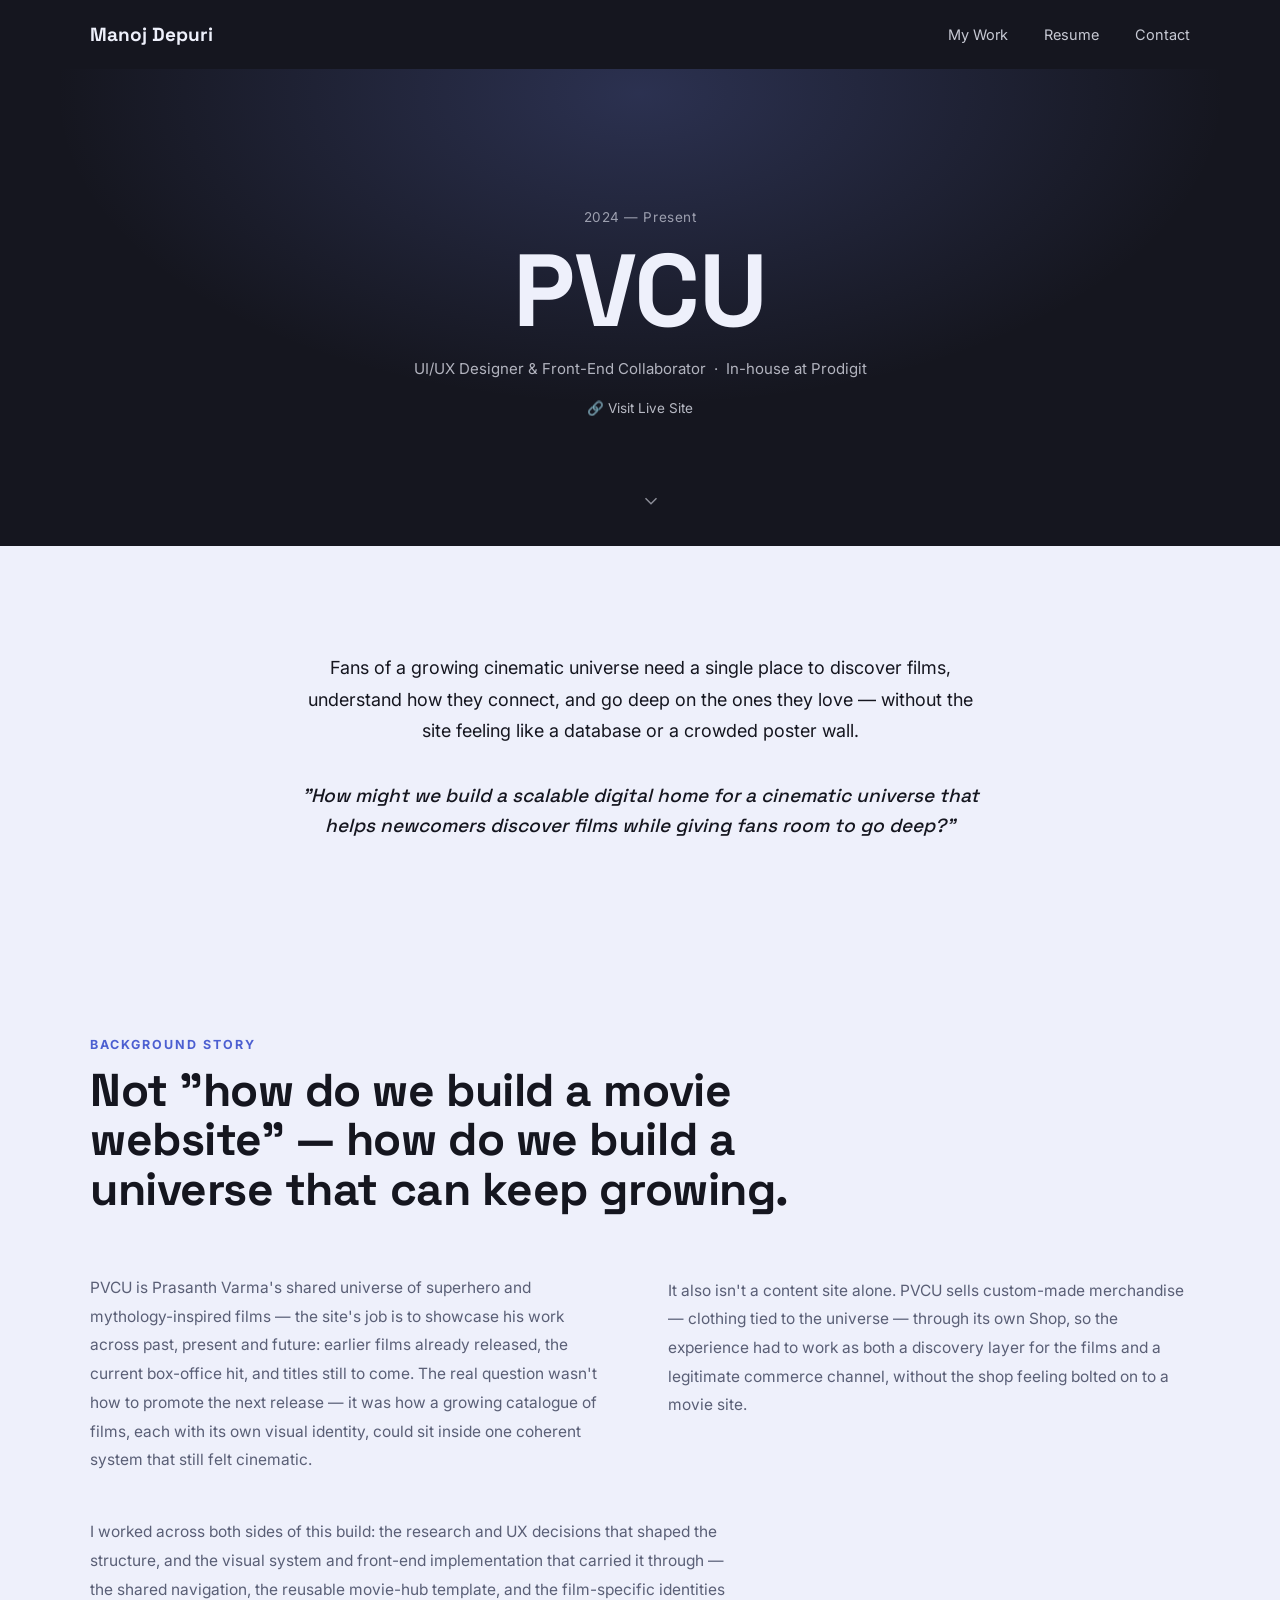
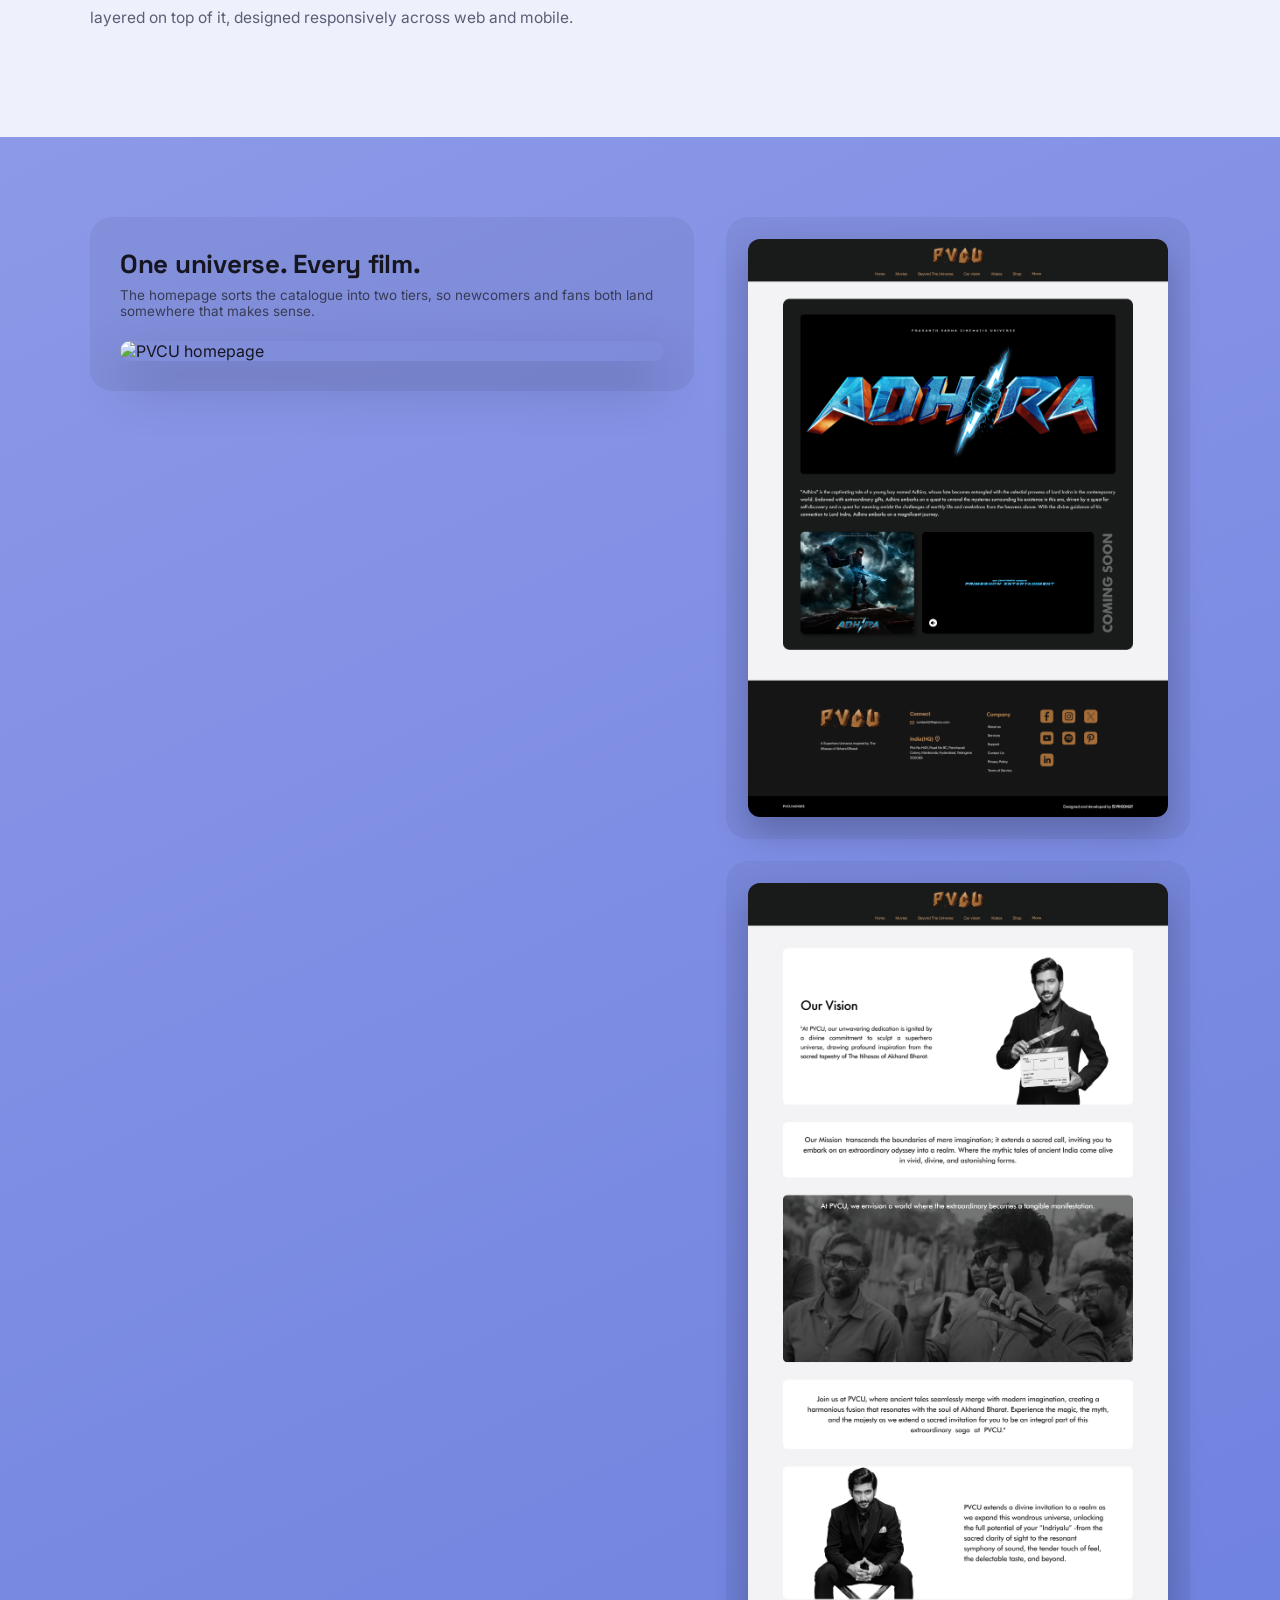
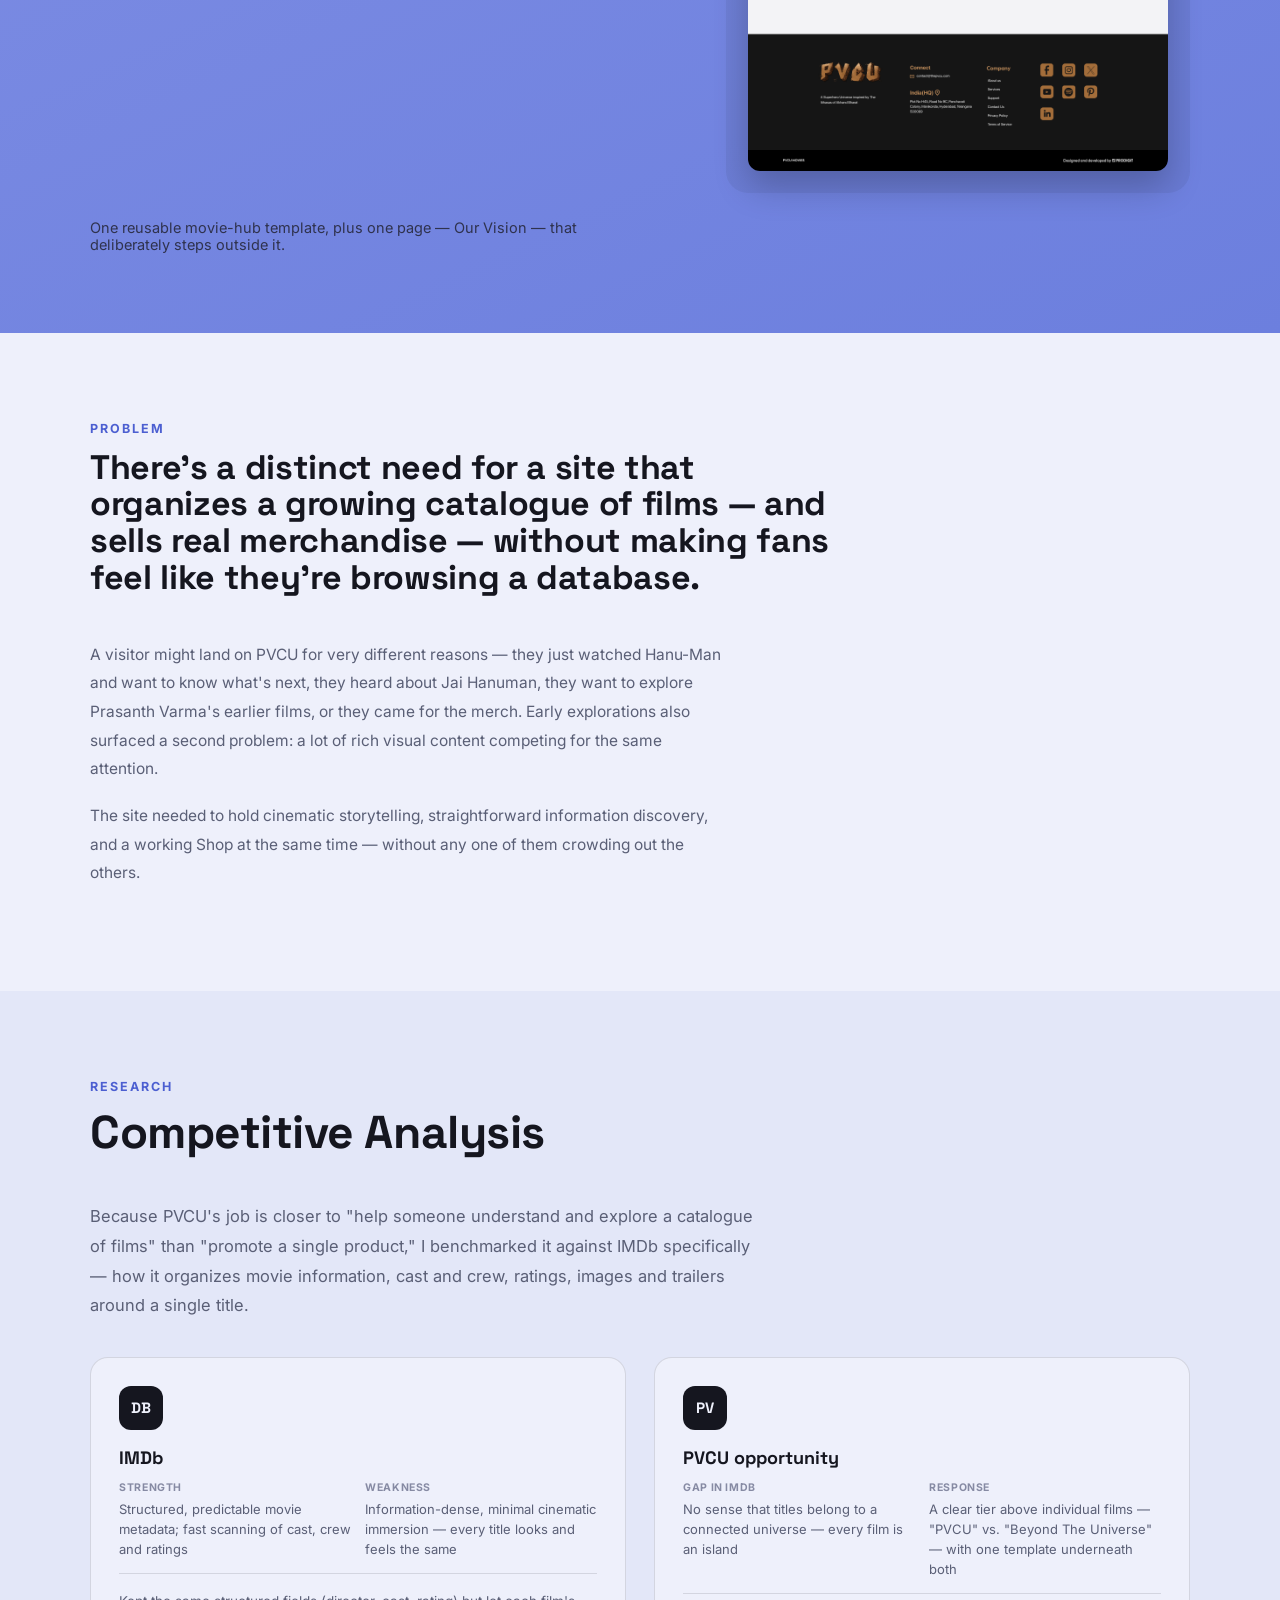
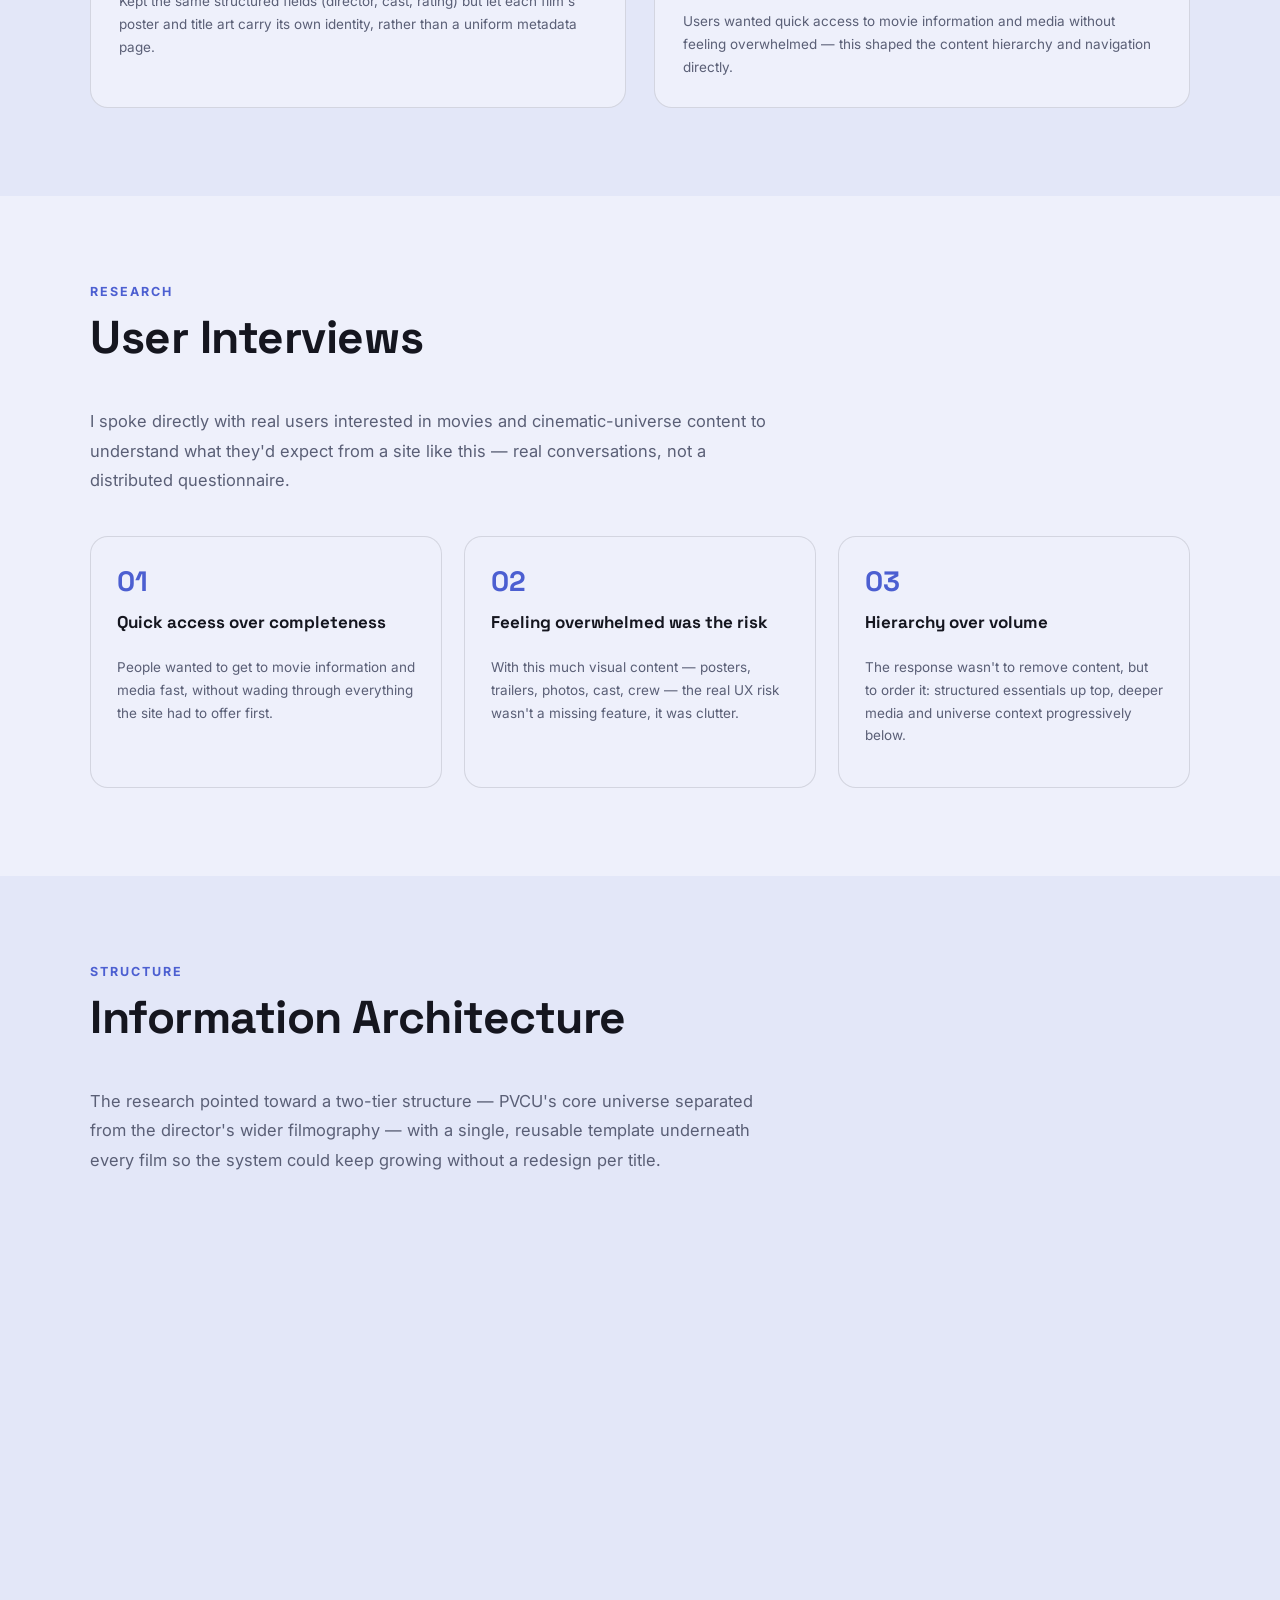
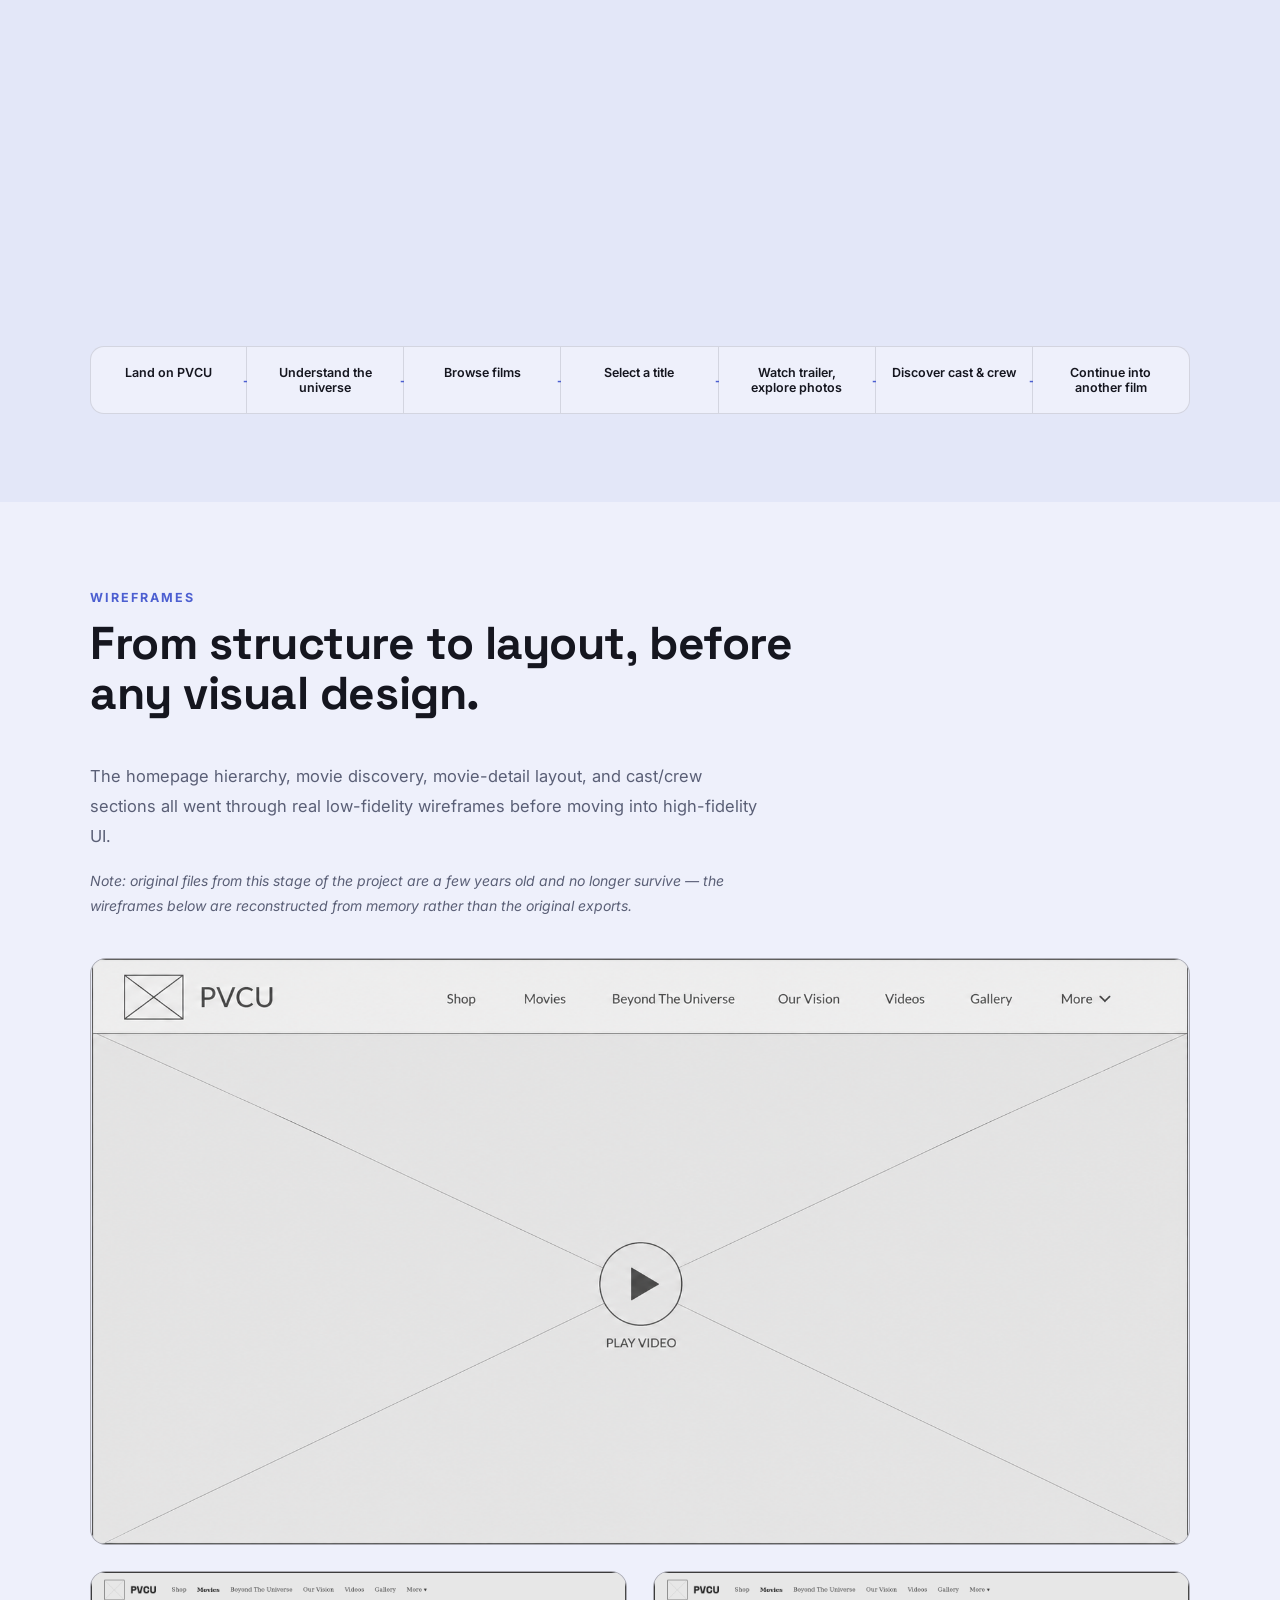
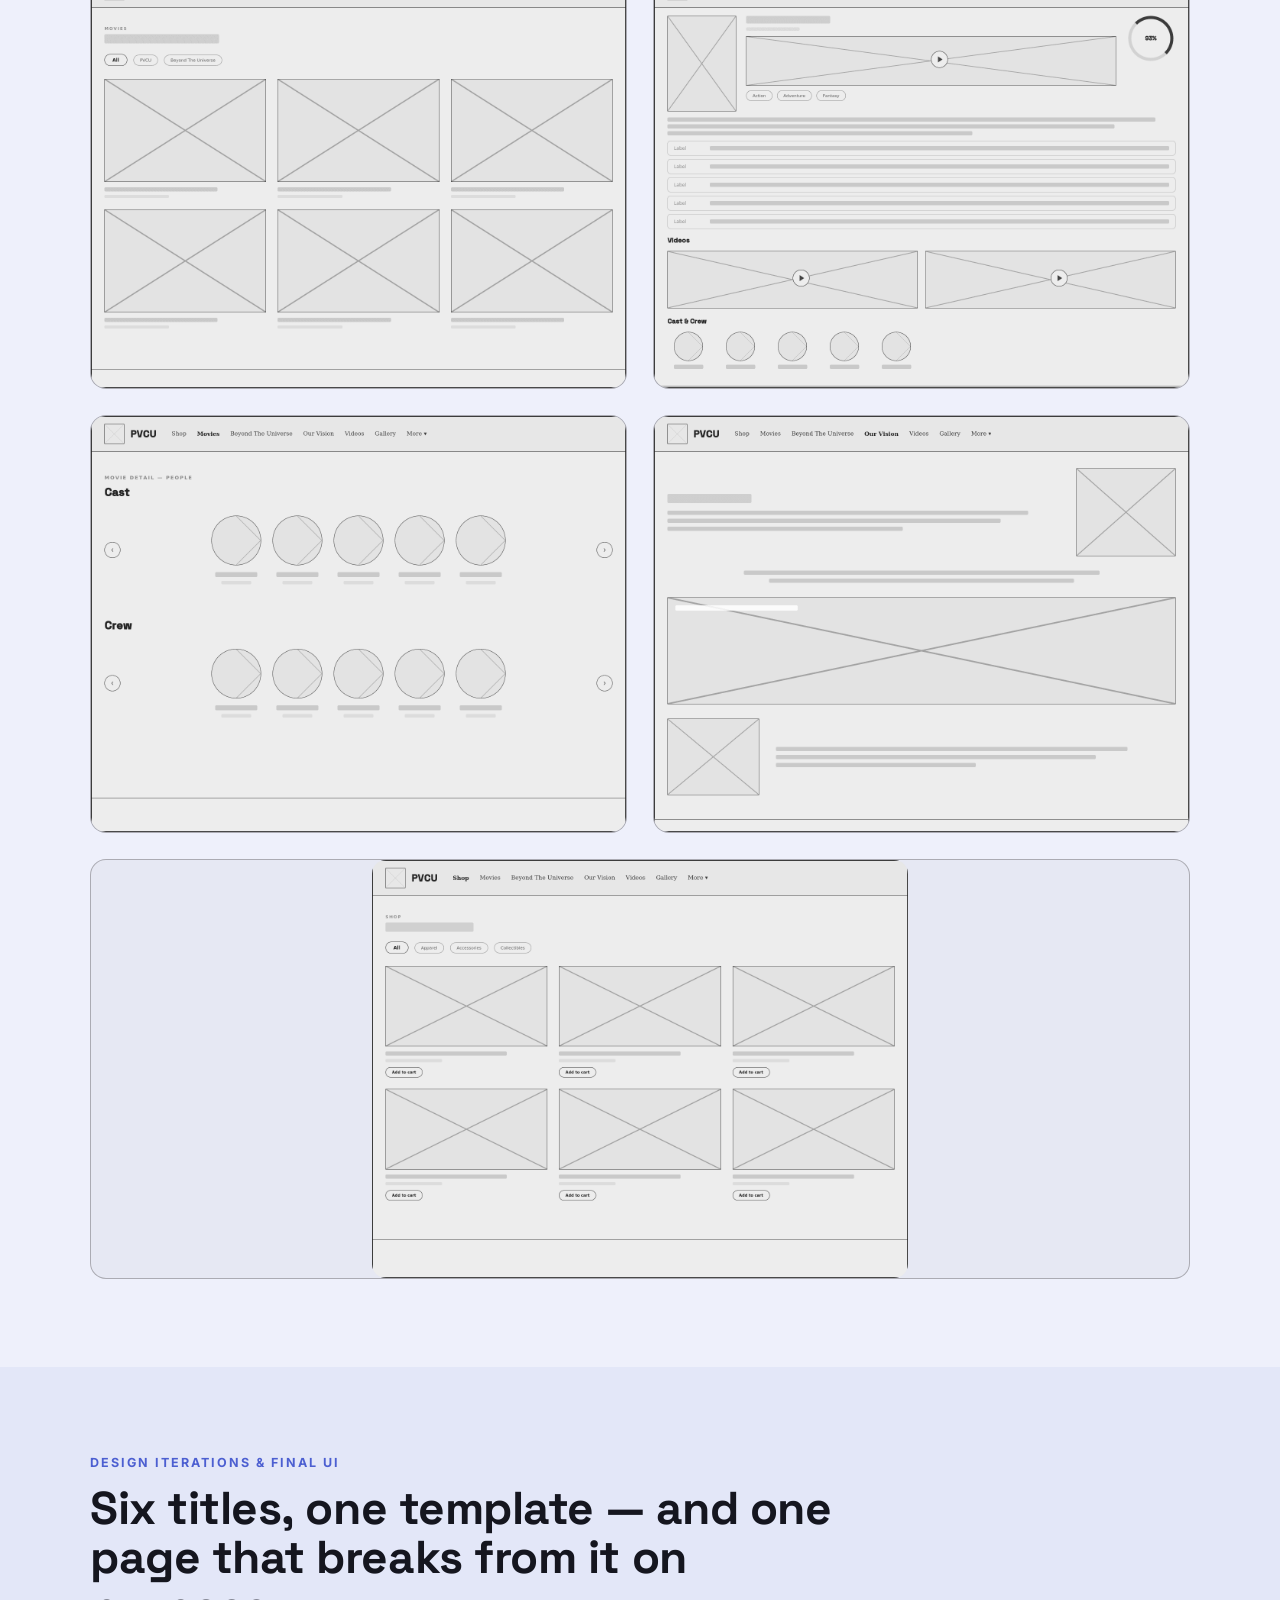
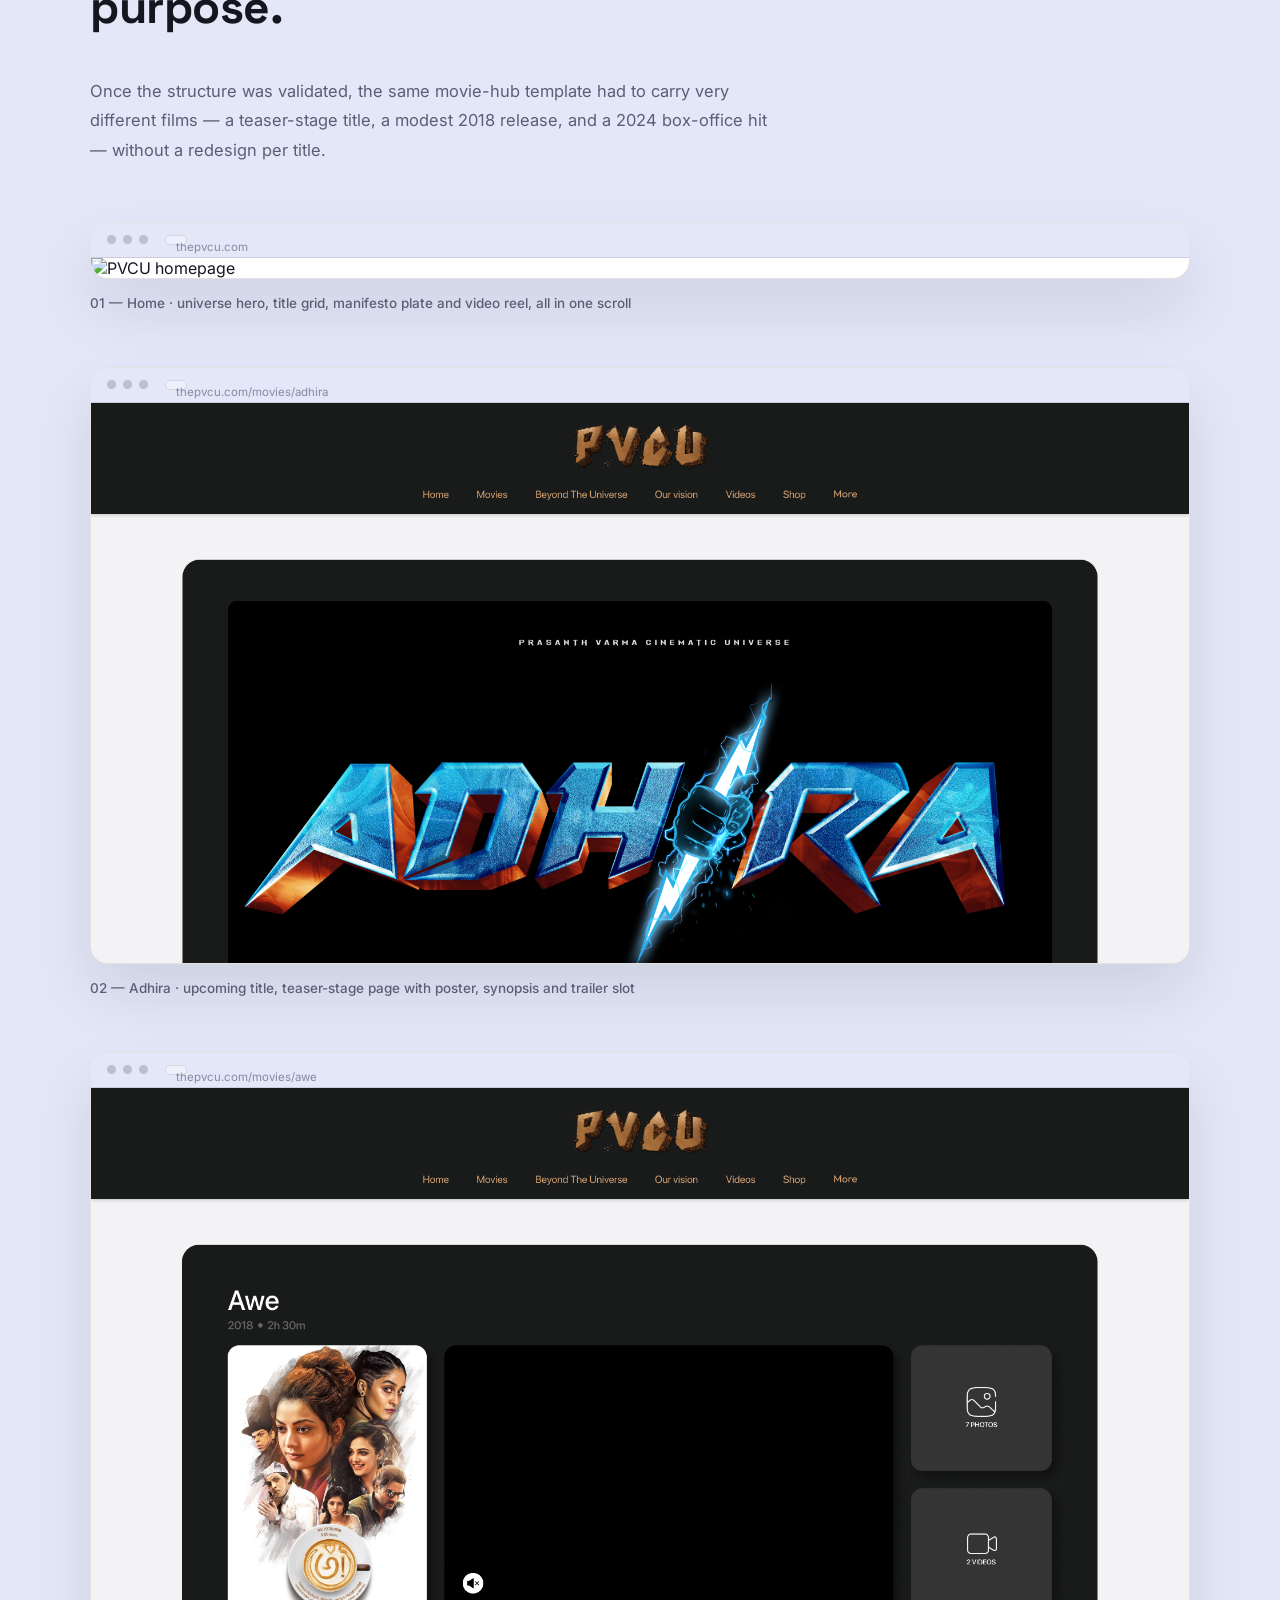
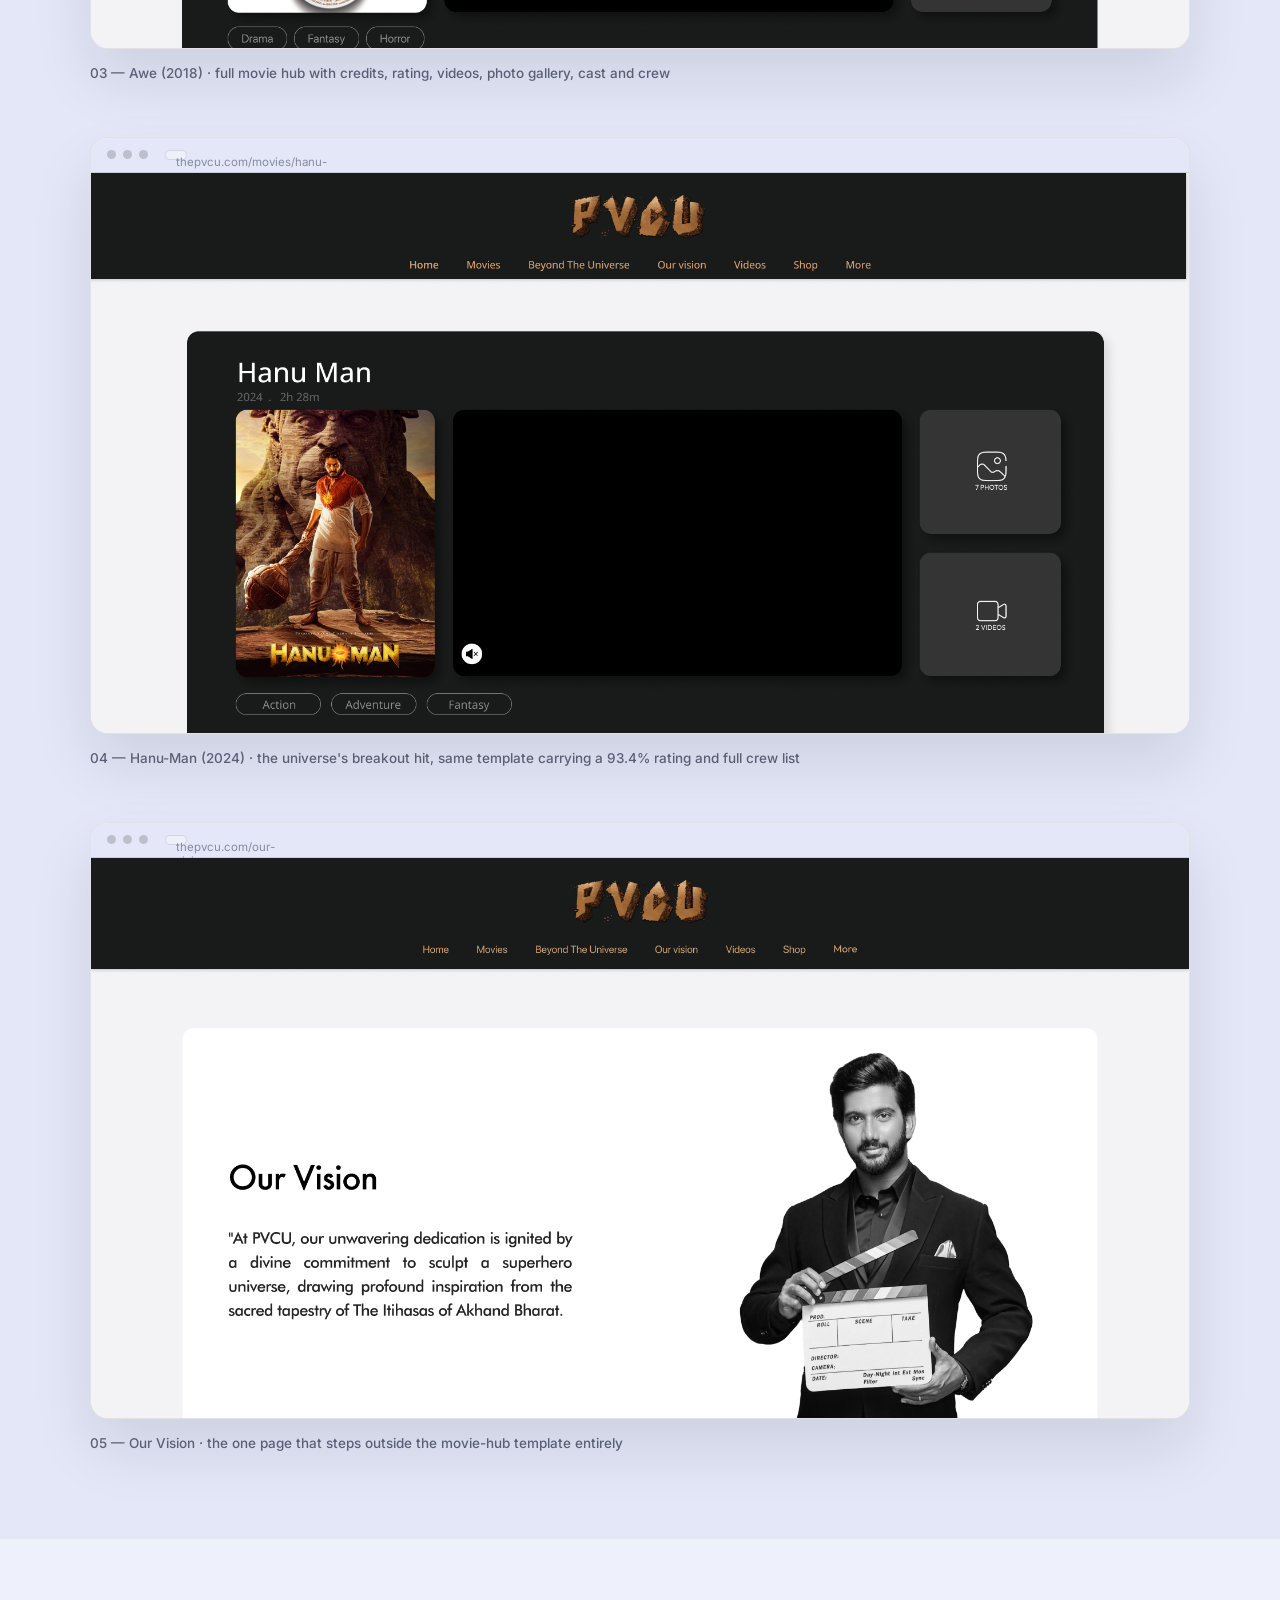
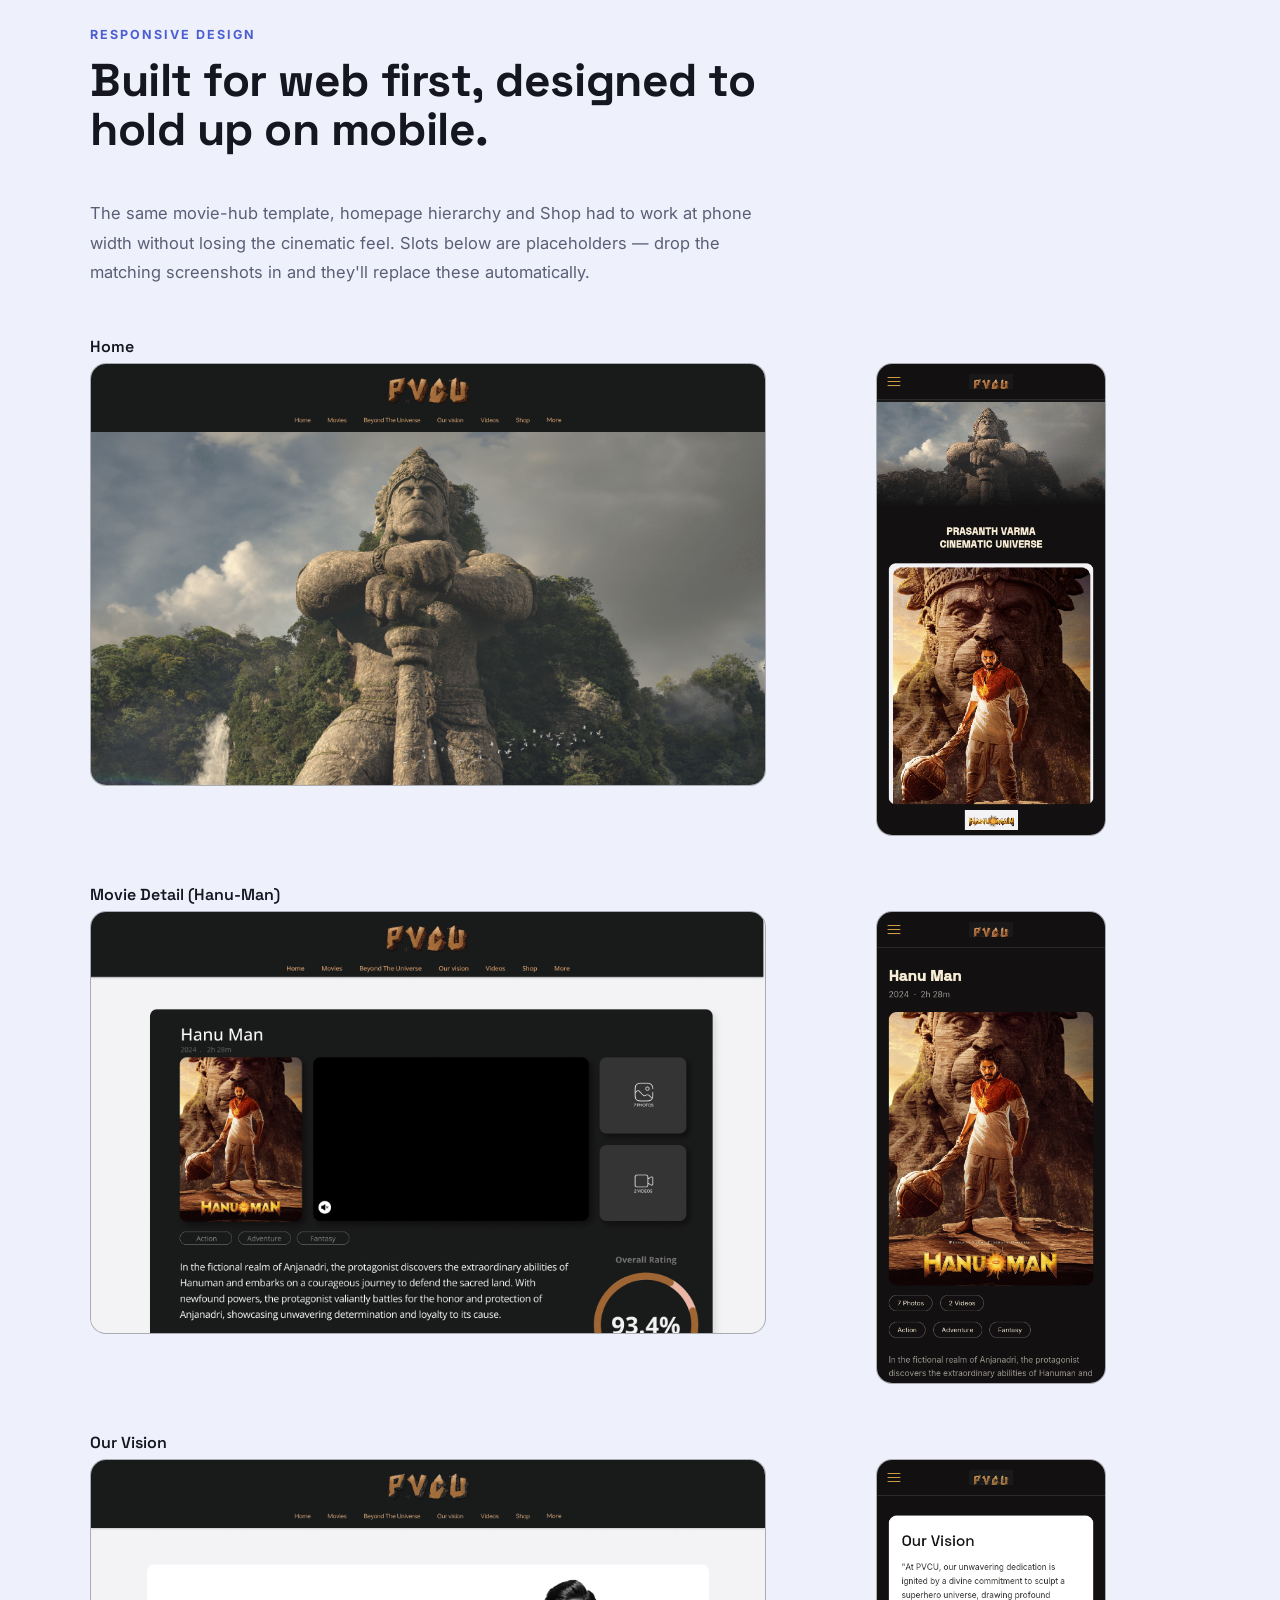
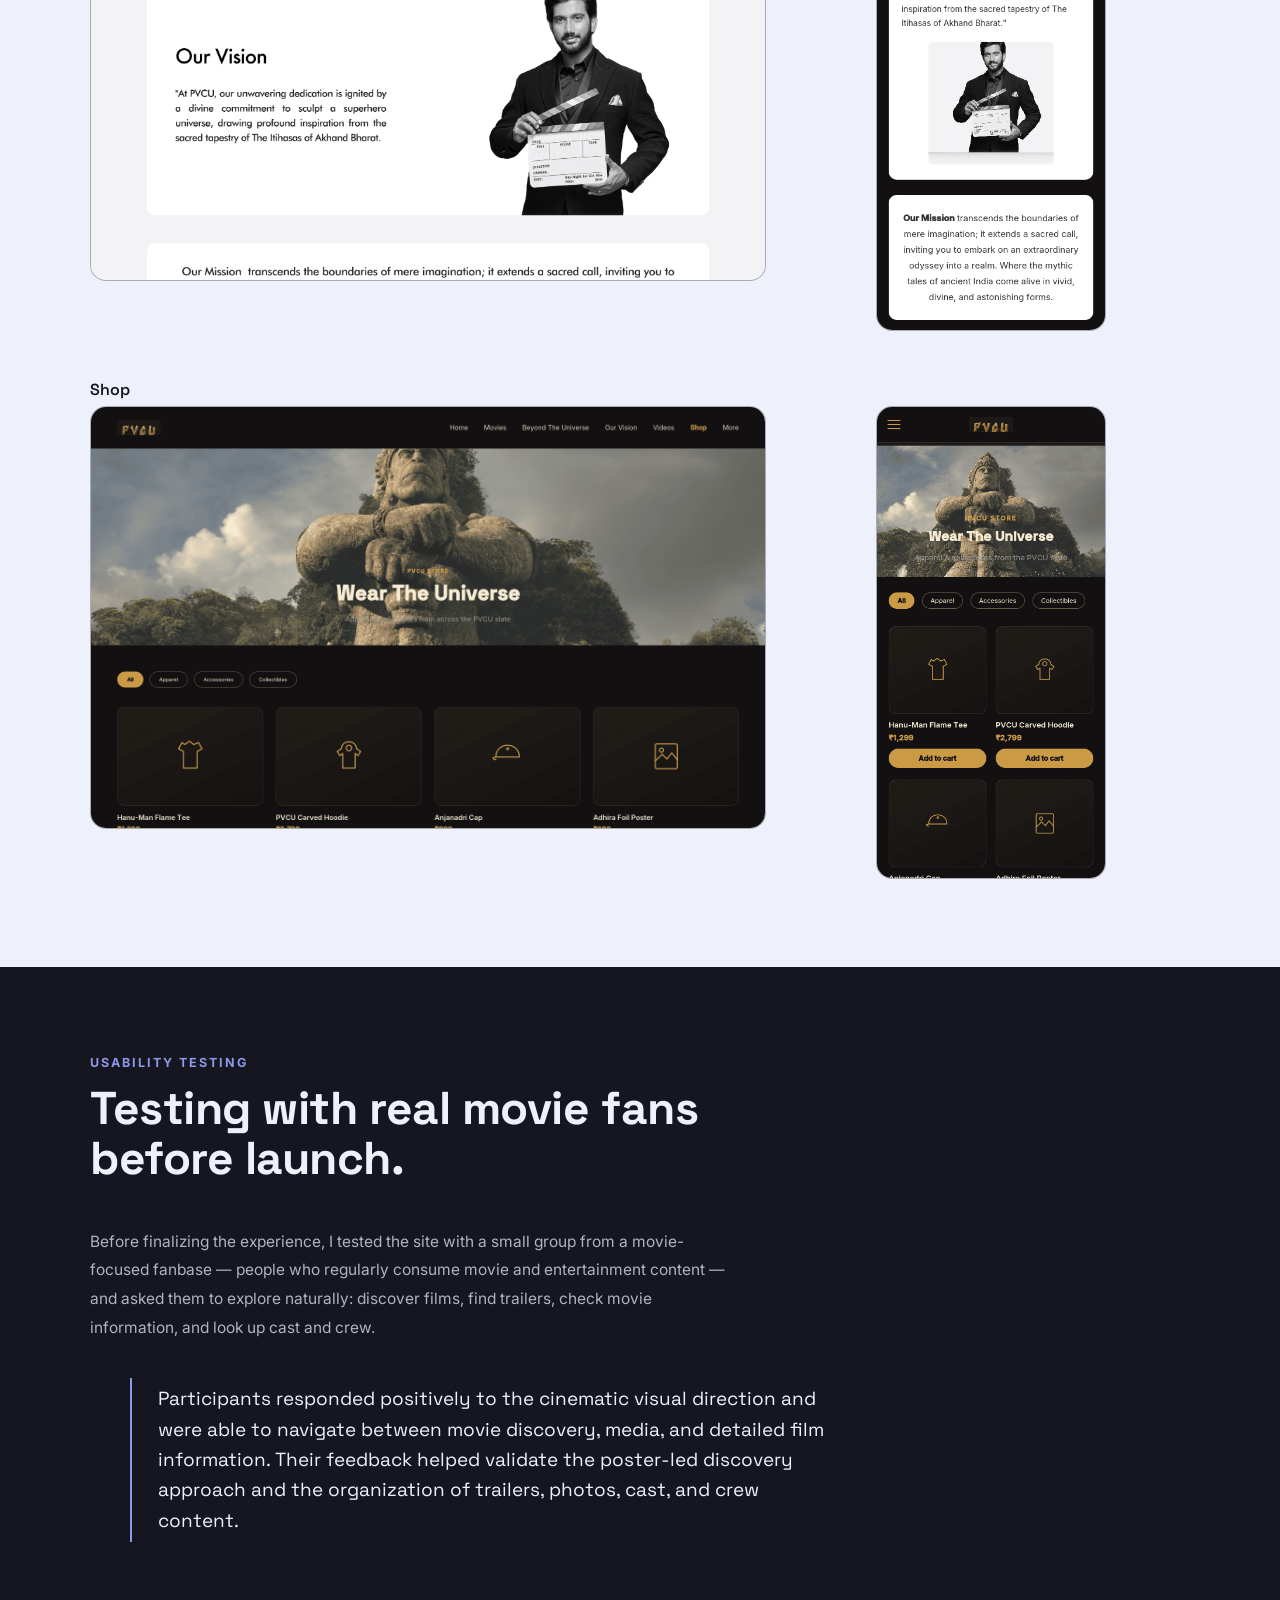
==== commit 6feea15f: "add visit live site link to PVCU case study" ====
--- a/pvcu-case-study/index.html
+++ b/pvcu-case-study/index.html
@@ -350,7 +350,7 @@
   <div class="nav-inner">
     <span class="name">Manoj Depuri</span>
     <div class="nav-links">
-      <a href="#">My Work</a>
+      <a href="../index.html#case-studies">My Work</a>
       <a href="Manoj_Depuri_Resume.pdf" target="_blank" rel="noopener">Resume</a>
       <a href="#contact">Contact</a>
     </div>
@@ -362,6 +362,7 @@
     <div class="hero-meta">2024 — Present</div>
     <h1>PVCU</h1>
     <div class="hero-role">UI/UX Designer &amp; Front-End Collaborator &nbsp;·&nbsp; In-house at Prodigit</div>
+    <a class="resume-link" href="https://pvcu.in" target="_blank" rel="noopener" style="justify-content:center;margin-top:22px">🔗 Visit Live Site</a>
   </div>
   <div class="scroll-cue">
     <svg width="22" height="22" viewBox="0 0 24 24" fill="none" stroke="currentColor" stroke-width="1.6"><path d="M6 9l6 6 6-6"/></svg>
